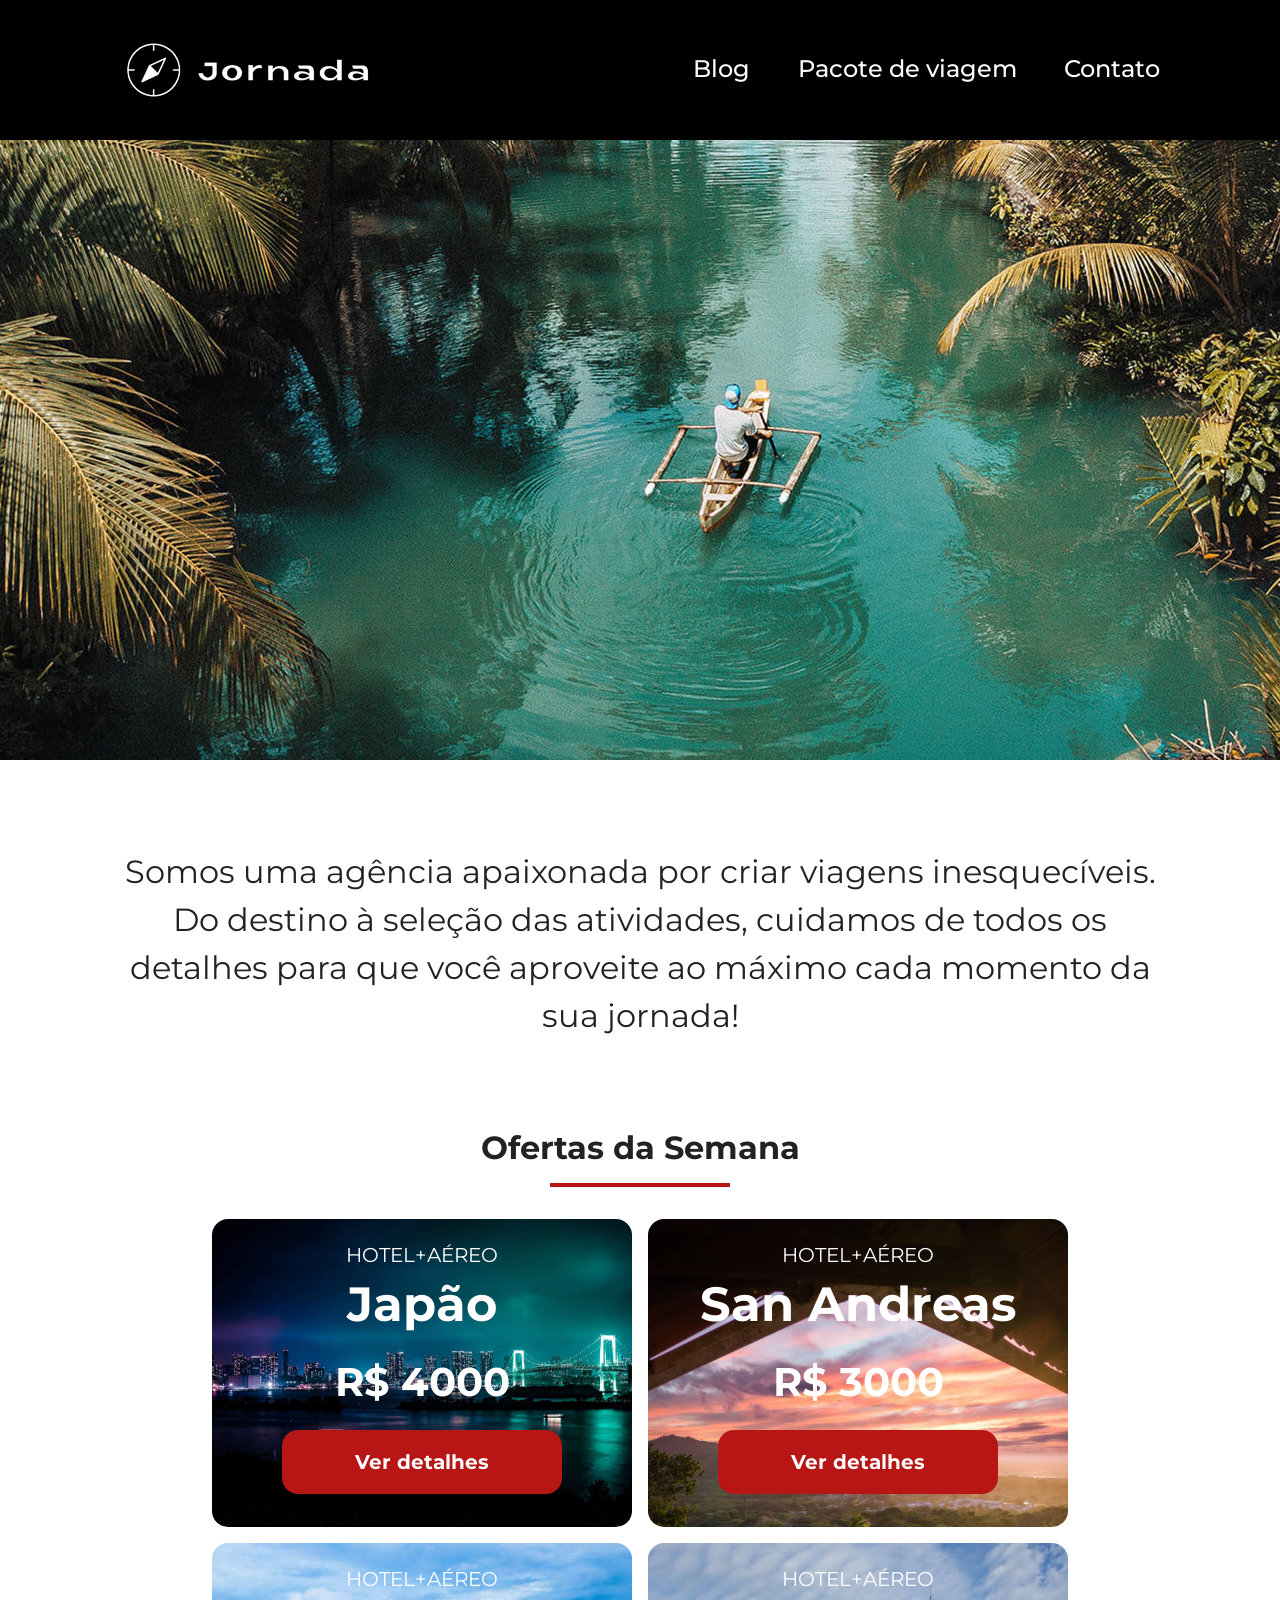
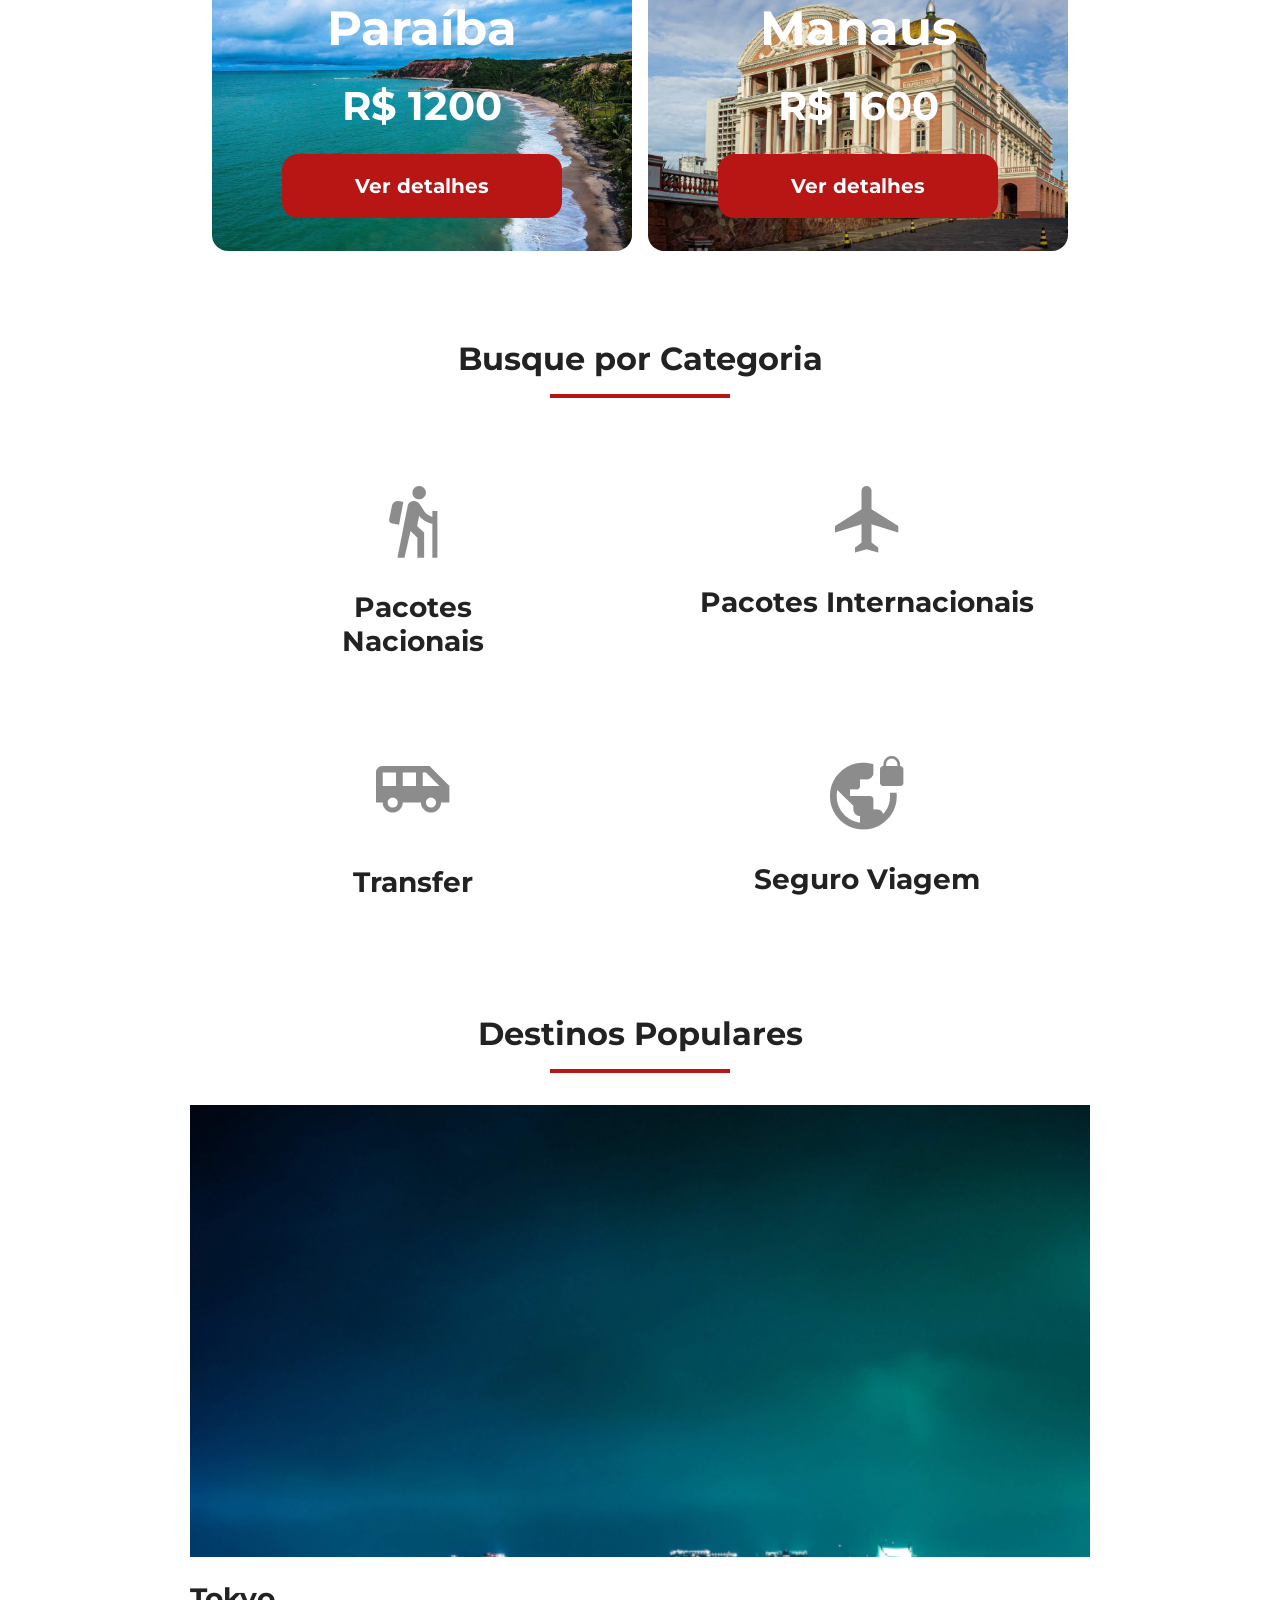
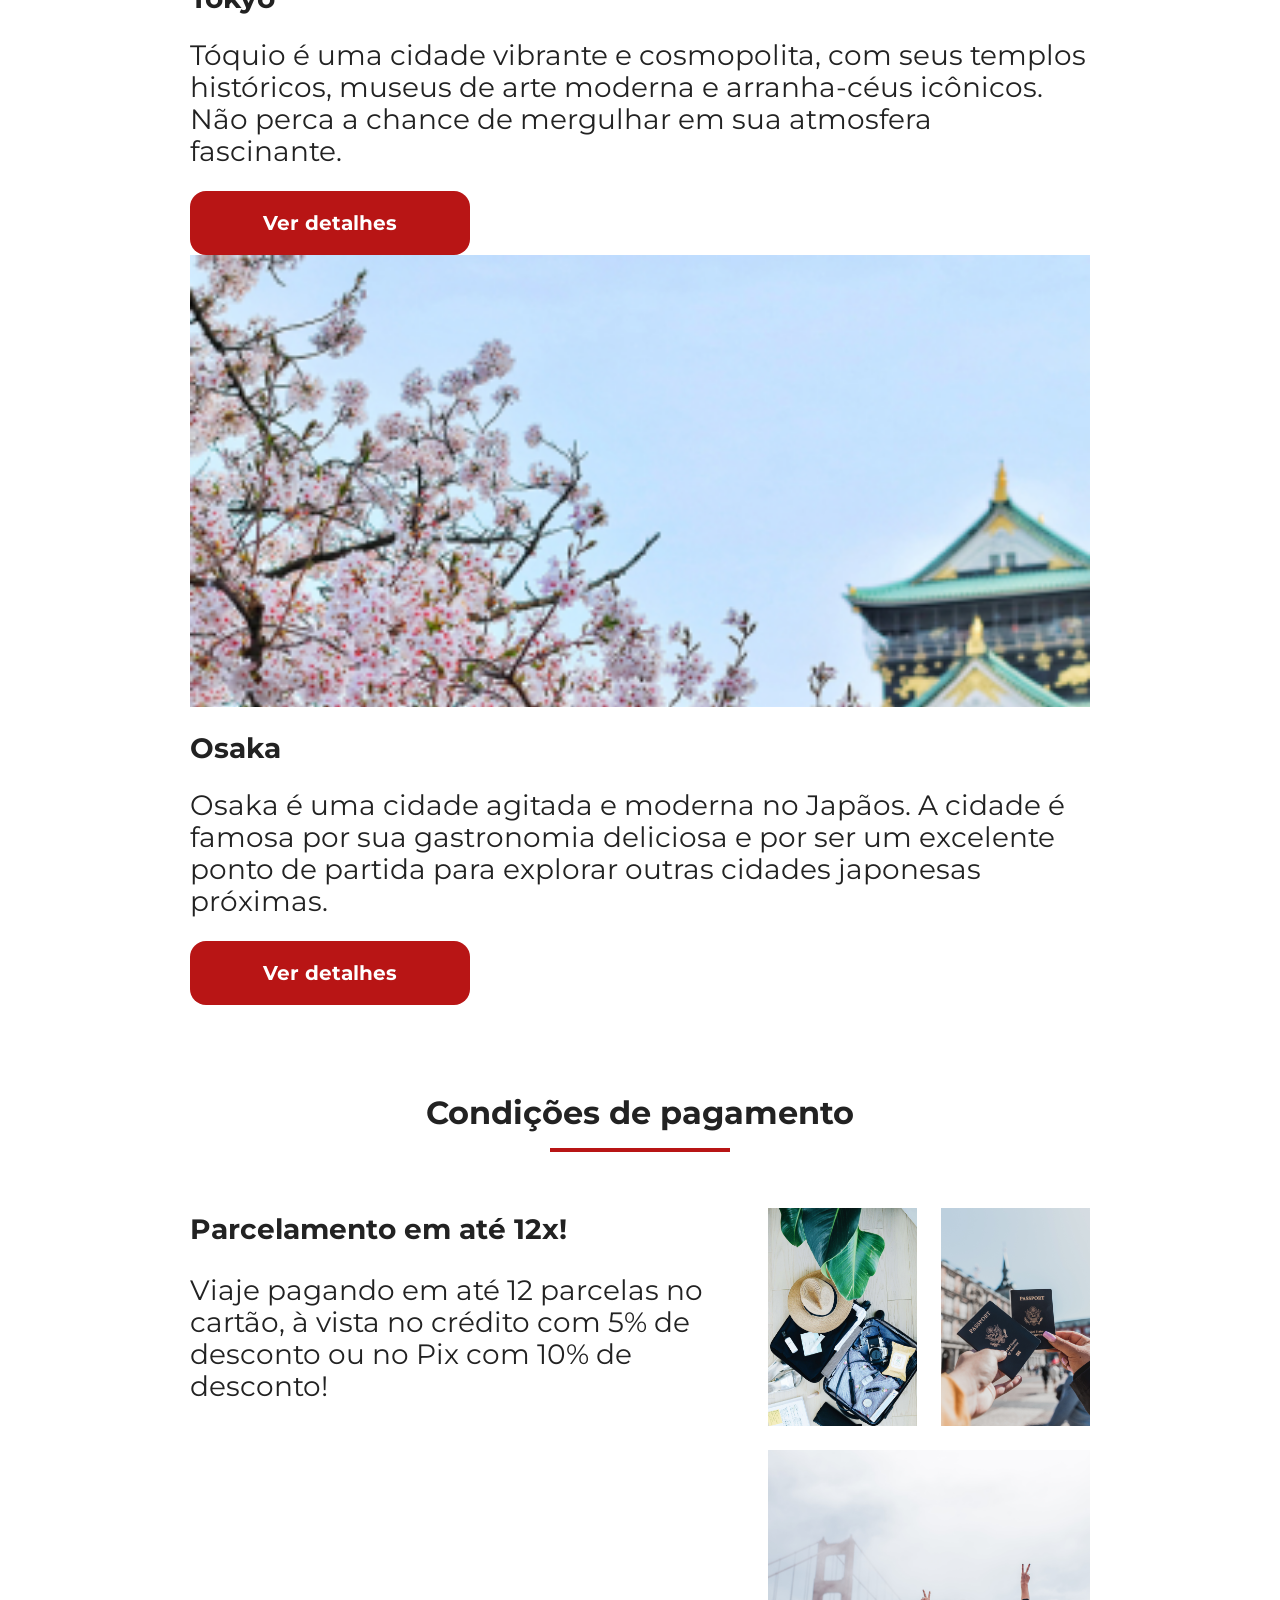
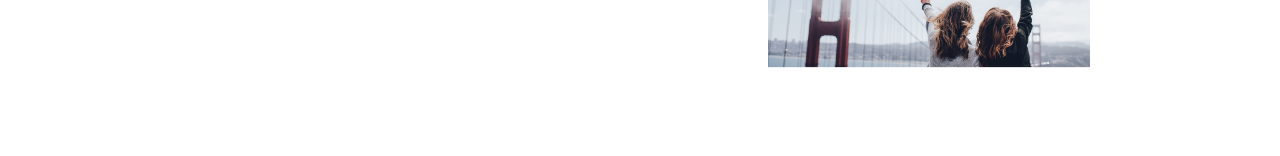
==== index.html @ 8b851d9e "terminadno a sessao de pagamentos" ====
<!doctype html>
<html lang="pt-br">
  <head>
    <meta charset="UTF-8" />
    <meta http-equiv="X-UA-Compatible" content="ie=edge" />
    <meta name="viewport" content="width=device-width, initial-scale=1.0" />
    <title>Jornada Viagens</title>
    <link rel="stylesheet" href="css/style.css" />
    <link rel="icon" href="favicon.png" type="image/x-icon" />
  </head>
  <body>
    <header class="main-header">
      <a class="logo" href="index.html" title="voltar para a página inicial">
        <img
          class="img-mobile"
          src="img/bussola-jornada-branca.png"
          alt="Bússola do logo Jornada Viagens na cor branco"
        />
        <img
          class="img-desktop"
          src="img/Logo-jornada-branca.png"
          alt="Logo Jornada Viagens na cor branca"
        />
      </a>
      <div class="navegation-menu">
        <label for="menu">
          <img src="img/menu.png" alt="Menu" />
        </label>
        <input type="checkbox" id="menu" hidden />
        <nav>
          <ul class="list-links">
            <li>
              <a href="html/blog.html" target="_blank" title="Acessar Blog"
                >Blog</a
              >
            </li>
            <li>
              <a
                href="html/pacotes.html"
                target="_blank"
                title="Acessar Pacotes de viagem"
                >Pacote de viagem</a
              >
            </li>
            <li>
              <a
                href="html/contato.html"
                target="_blank"
                title="Acessar Contato"
                >Contato</a
              >
            </li>
          </ul>
        </nav>
      </div>
    </header>
    <section class="hero">
      <div class="hero-img"></div>
      <h2>
        Somos uma agência apaixonada por criar viagens inesquecíveis. Do destino
        à seleção das atividades, cuidamos de todos os detalhes para que você
        aproveite ao máximo cada momento da sua jornada!
      </h2>
    </section>
    <section class="offers">
      <div class="section-title">
        <h2>Ofertas da Semana</h2>
        <hr />
      </div>
      <div class="offers-cards">
        <article class="card japao">
          <header>
            <p>HOTEL+AÉREO</p>
            <h3>
              Japão
              <span>R$ 4000</span>
            </h3>
          </header>
          <footer>
            <a href="#" class="button">Ver detalhes</a>
          </footer>
        </article>
        <article class="card san-andres">
          <header>
            <p>HOTEL+AÉREO</p>
            <h3>
              San Andreas
              <span>R$ 3000</span>
            </h3>
          </header>
          <footer>
            <a href="#" class="button">Ver detalhes</a>
          </footer>
        </article>
        <article class="card paraiba">
          <header>
            <p>HOTEL+AÉREO</p>
            <h3>
              Paraíba
              <span>R$ 1200</span>
            </h3>
          </header>
          <footer>
            <a href="#" class="button">Ver detalhes</a>
          </footer>
        </article>
        <article class="card manaus">
          <header>
            <p>HOTEL+AÉREO</p>
            <h3>
              Manaus
              <span>R$ 1600</span>
            </h3>
          </header>
          <footer>
            <a href="#" class="button">Ver detalhes</a>
          </footer>
        </article>
      </div>
    </section>
    <section class="categories">
      <div class="section-title">
        <h2>Busque por Categoria</h2>
        <hr />
      </div>
      <div class="section-categories">
        <div class="card-categories">
          <a
            href="#"
            class="card"
            target="_blank"
            title="Busque pela categoria Pacotes Nacionais"
          >
            <img
              src="img/icon-p-nacional.png"
              alt="ícone cinza representa uma pessoa fazendo tracking"
            />
            <h3 class="content-title">
              Pacotes <br />
              Nacionais
            </h3>
          </a>
          <a
            href="#"
            class="card"
            target="_blank"
            title="Busque pela categoria Pacotes Internacionais"
          >
            <img
              src="img/icon-p-internacional.png"
              alt="ícone cinza representando um avião"
            />
            <h3 class="content-title">Pacotes Internacionais</h3>
          </a>
          <a
            href="#"
            class="card single-line transfer"
            target="_blank"
            title="Busque pela categoria Transfer"
          >
            <img
              src="img/icon-transfer.png"
              alt="ícone cinza representanod um ônibus"
            />
            <h3 class="content-title">Transfer</h3>
          </a>
          <a
            href="#"
            class="card single-line"
            target="_blank"
            title="Busque pela categoria Seguro Viagem"
          >
            <img
              src="img/icon-seg-viagem.png"
              alt="ícone cinza represntando o planeta terra com um cadeado"
            />
            <h3 class="content-title">Seguro Viagem</h3>
          </a>
        </div>
      </div>
    </section>
    <section class="destinations">
      <div class="section-title">
        <h2>Destinos Populares</h2>
        <hr />
      </div>
      <div class="destination-itens">
        <article class="item">
          <header>
            <div class="img-item tokyo"></div>
            <h4 class="content-title">Tokyo</h4>
          </header>
          <p class="content-text">
            Tóquio é uma cidade vibrante e cosmopolita, com seus templos
            históricos, museus de arte moderna e arranha-céus icônicos. Não
            perca a chance de mergulhar em sua atmosfera fascinante.
          </p>
          <footer>
            <a
              href="#"
              target="_blank"
              class="button"
              title="Veja mais detalhes do destino "
              >Ver detalhes</a
            >
          </footer>
        </article>
        <article class="item">
          <header>
            <div class="img-item osaka"></div>
            <h4 class="content-title">Osaka</h4>
          </header>
          <p class="content-text">
            Osaka é uma cidade agitada e moderna no Japãos. A cidade é famosa
            por sua gastronomia deliciosa e por ser um excelente ponto de
            partida para explorar outras cidades japonesas próximas.
          </p>
          <footer>
            <a href="#" target="_blank" class="button">Ver detalhes</a>
          </footer>
        </article>
      </div>
    </section>
    <section class="payments">
      <div class="section-title">
        <h2>Condições de pagamento</h2>
        <hr />
      </div>
      <div class="content-container">
        <div class="text-content">
          <h3 class="content-title">Parcelamento em até 12x!</h3>
          <p class="content-text">
            Viaje pagando em até 12 parcelas no cartão, à vista no crédito com
            5% de desconto ou no Pix com 10% de desconto!
          </p>
        </div>
        <div class="image-gallery">
          <div class="image first"></div>
          <div class="image second"></div>
          <div class="image thirdy colspan-2"></div>
        </div>
      </div>
    </section>
  </body>
</html>
---- css/style.css ----
@import url(global.css);
@import url(header.css);
@import url(hero.css);
@import url(offers.css);
@import url(categories.css);
@import url(destinations.css);
@import url(payments.css);
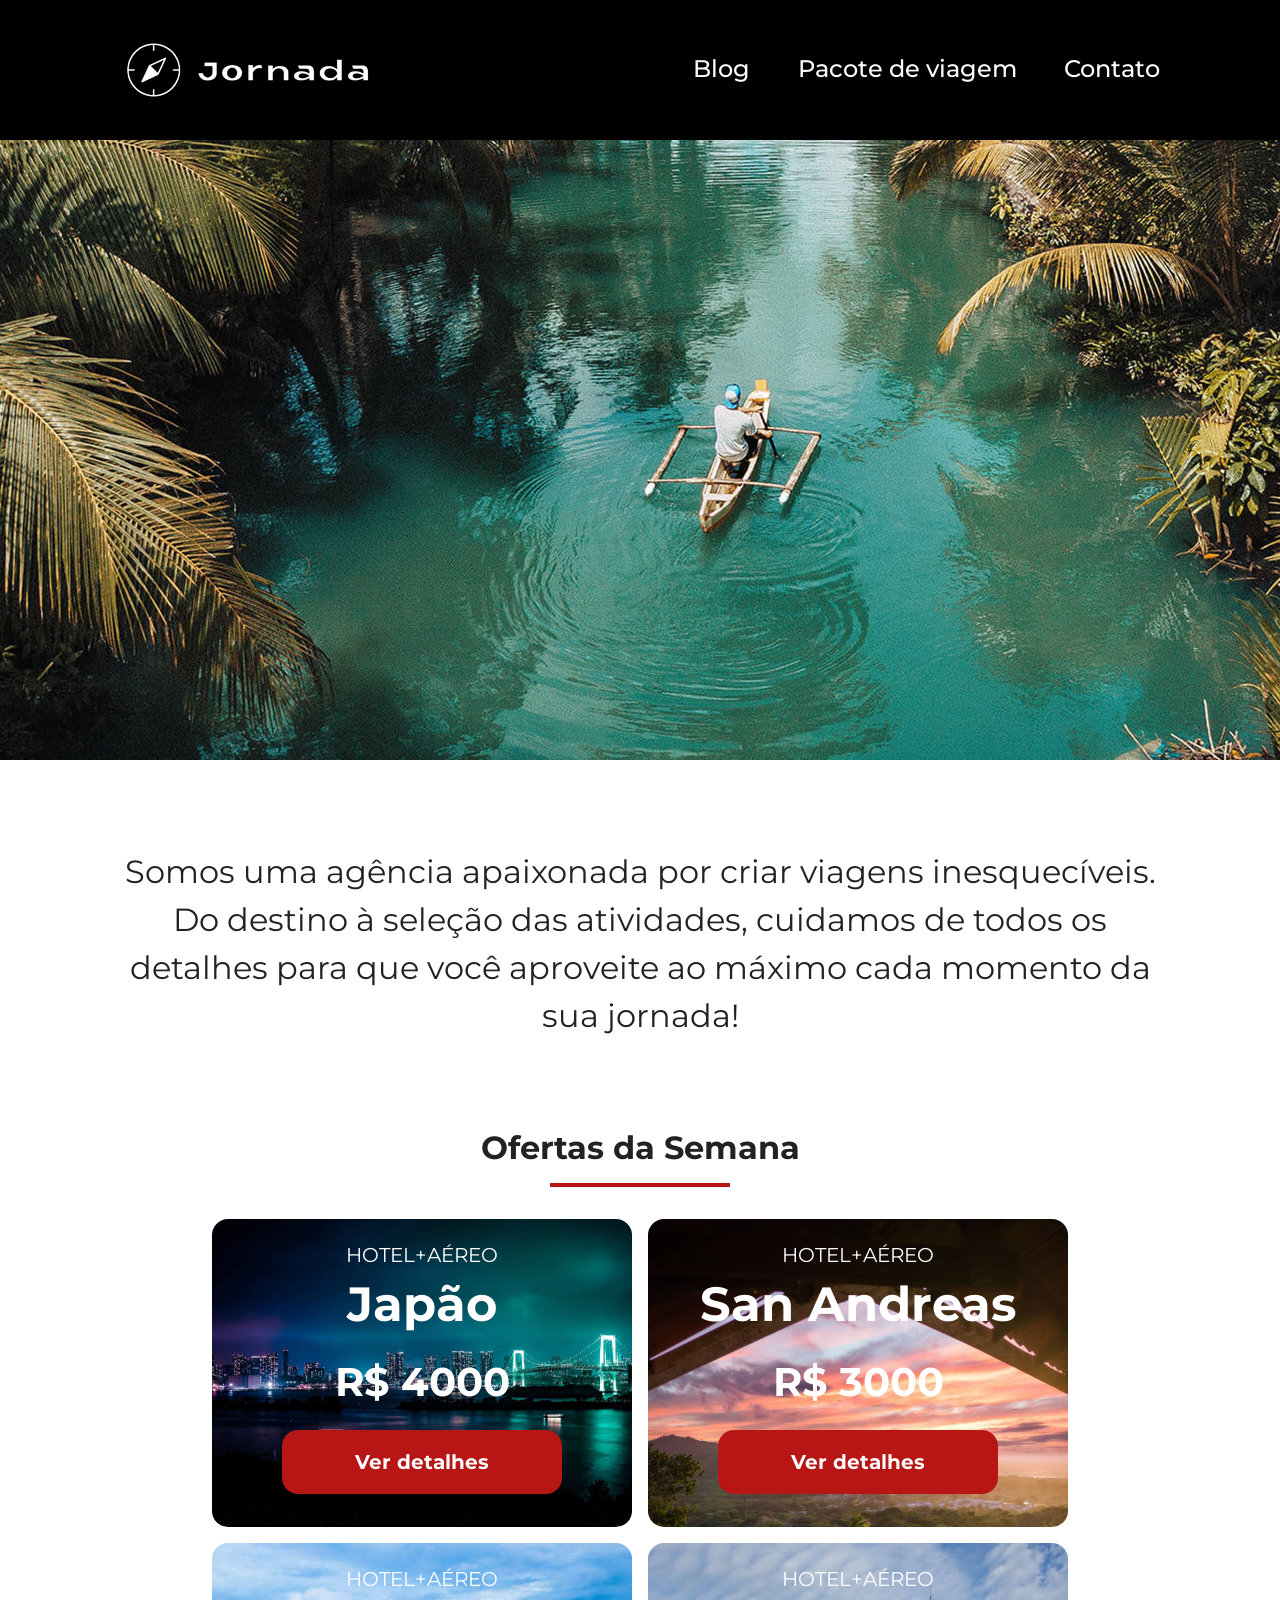
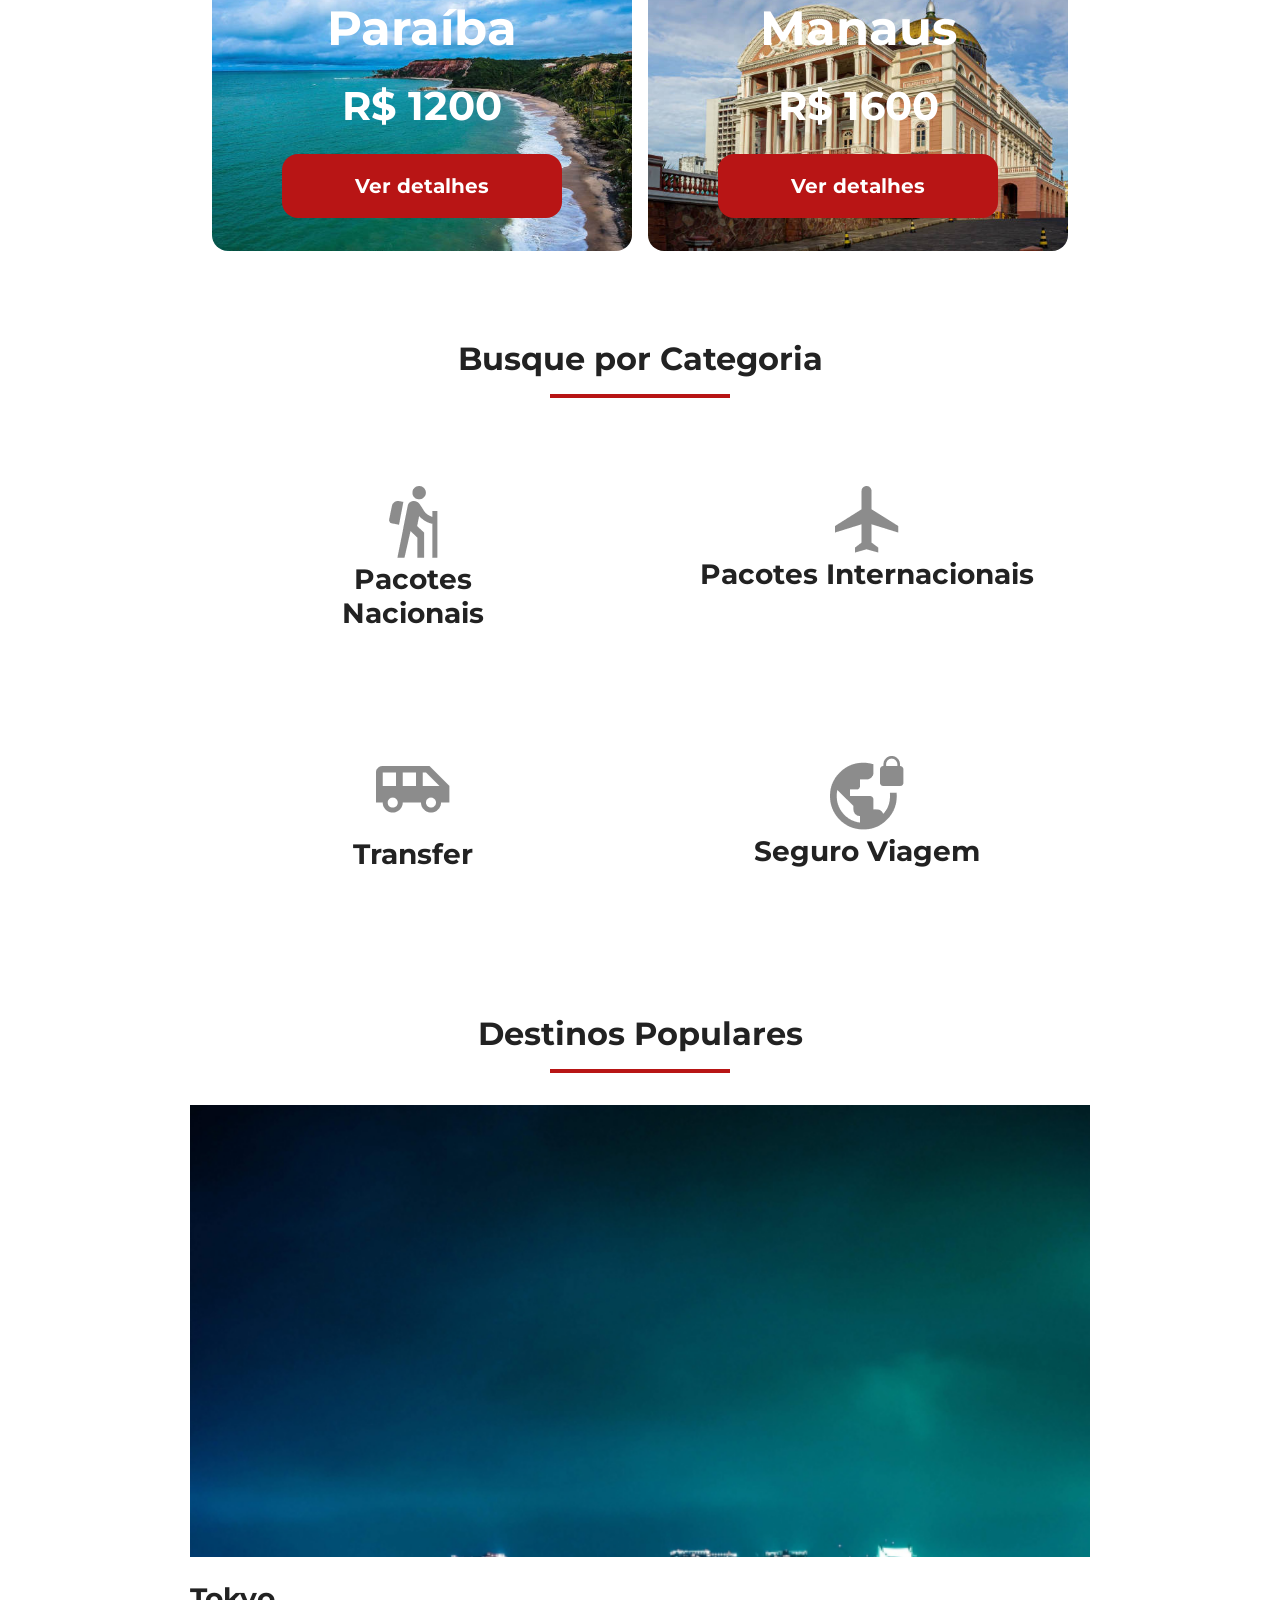
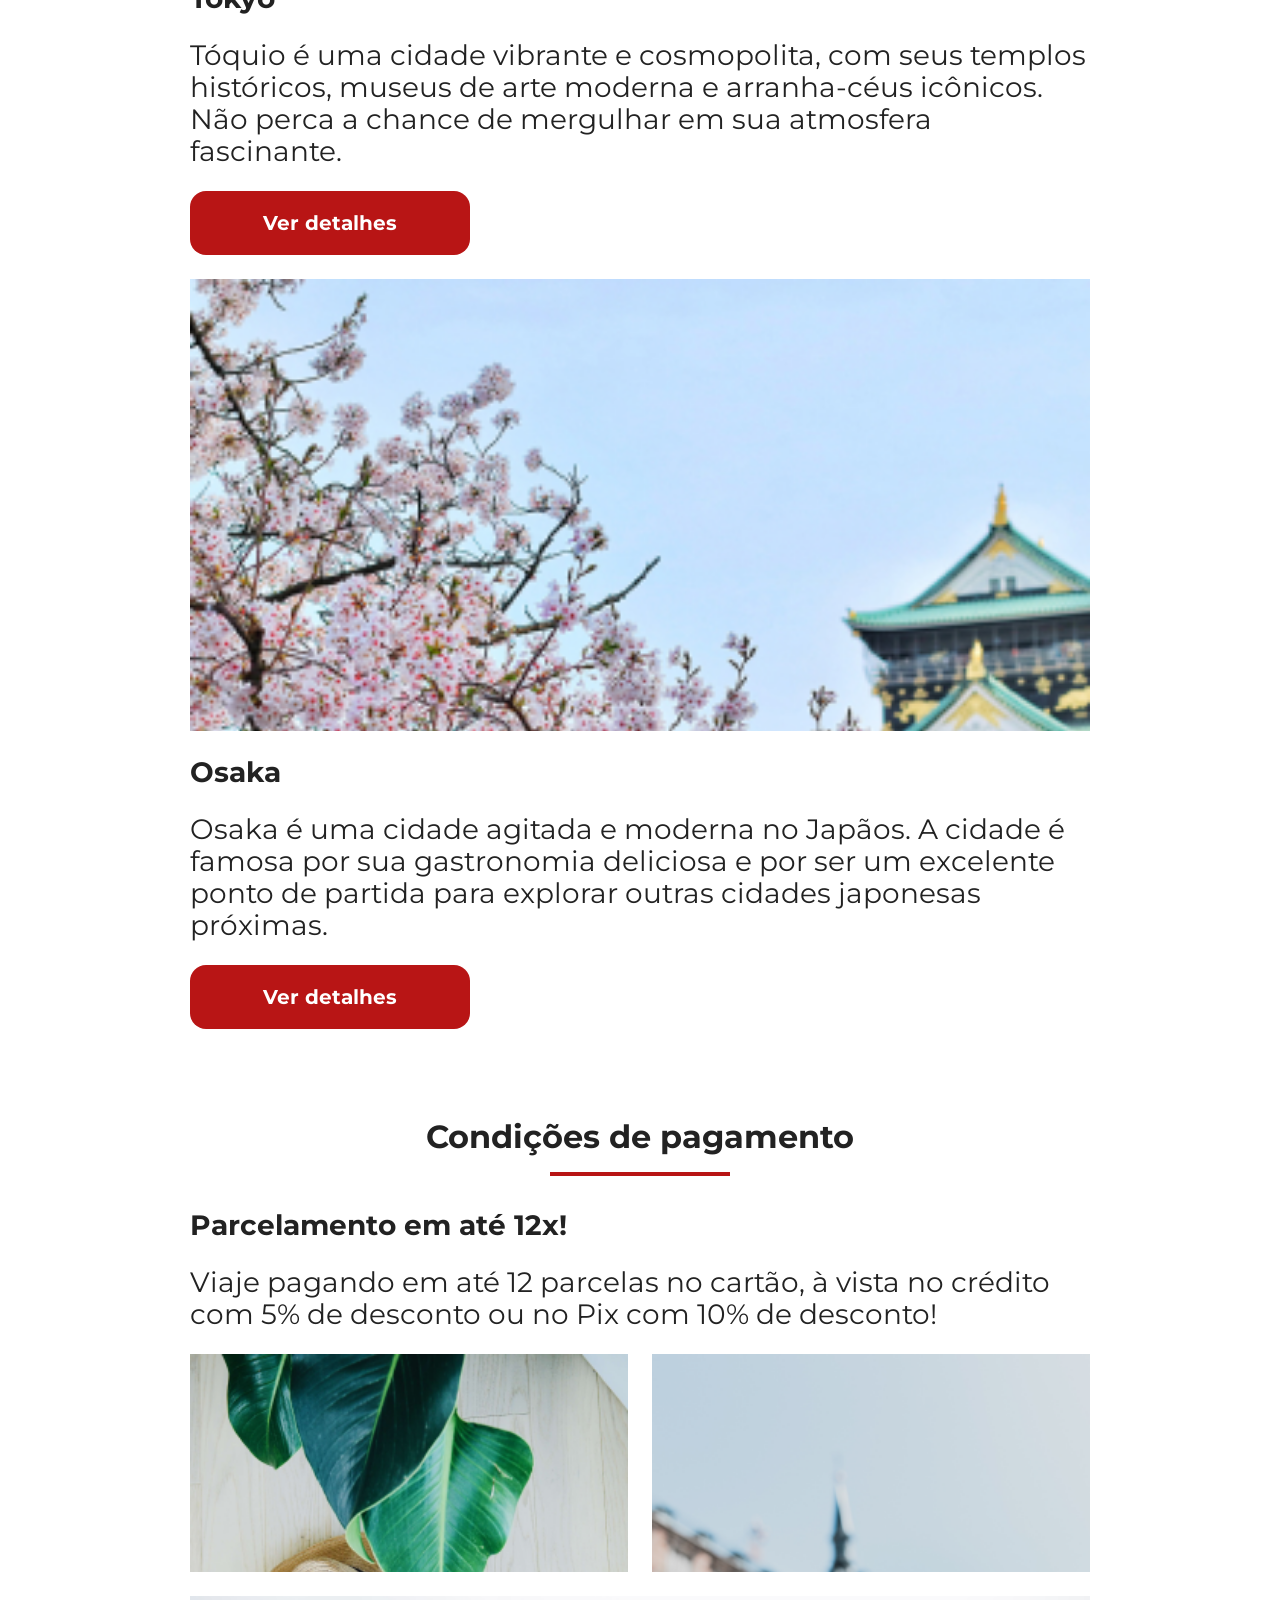
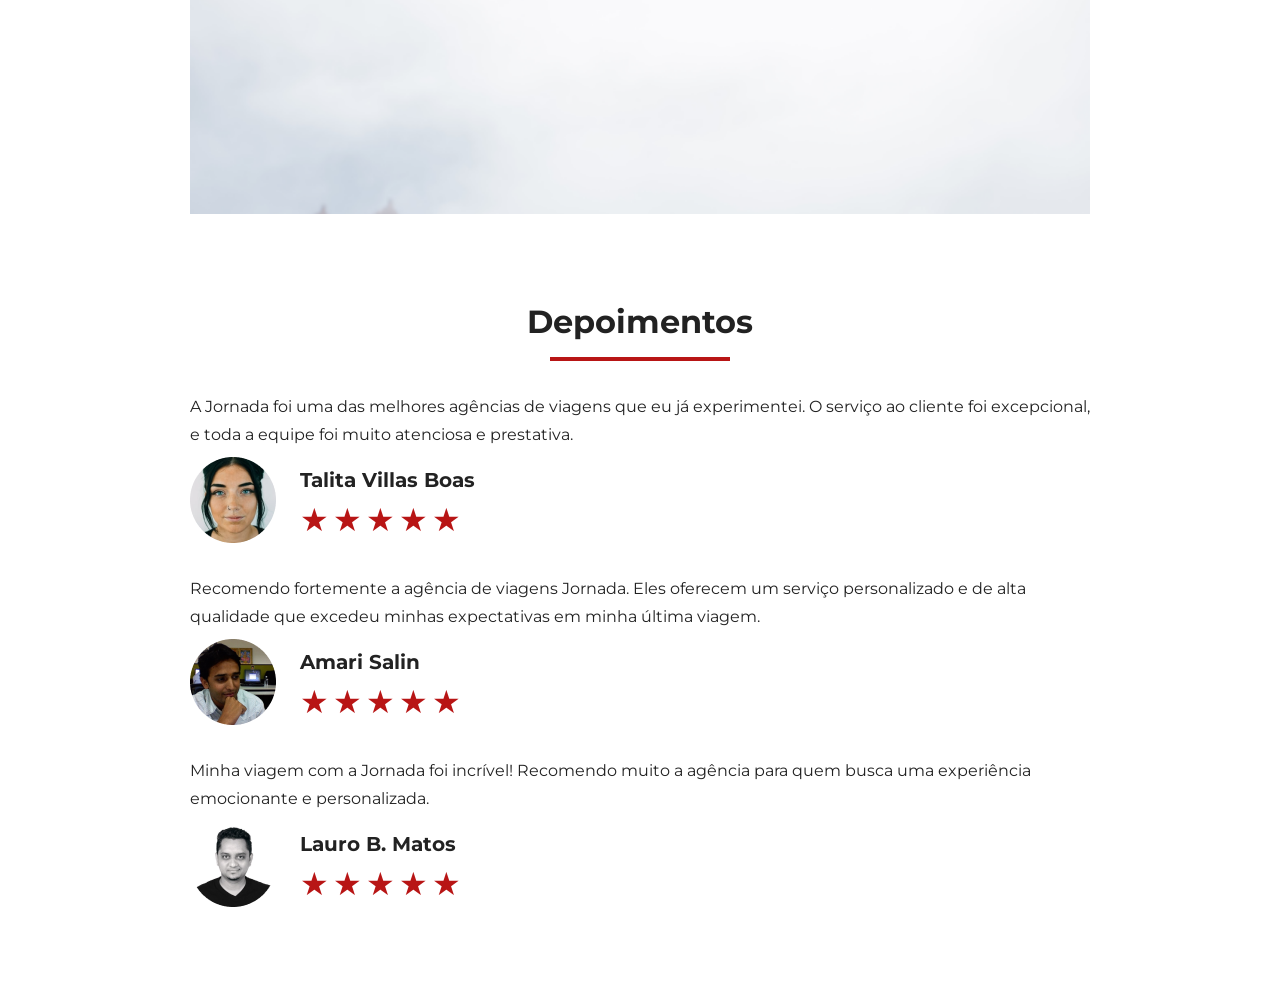
==== commit cbb20855: "finaliza estilos do mobile" ====
--- a/index.html
+++ b/index.html
@@ -184,7 +184,7 @@
         <h2>Destinos Populares</h2>
         <hr />
       </div>
-      <div class="destination-itens">
+      <div class="destination-items">
         <article class="item">
           <header>
             <div class="img-item tokyo"></div>
@@ -241,5 +241,87 @@
         </div>
       </div>
     </section>
+    <section class="testimonial">
+      <div class="section-title">
+        <h2>Depoimentos</h2>
+        <hr />
+      </div>
+      <div class="testimonial-container">
+        <article>
+          <header>
+            <p>
+              A Jornada foi uma das melhores agências de viagens que eu já
+              experimentei. O serviço ao cliente foi excepcional, e toda a
+              equipe foi muito atenciosa e prestativa.
+            </p>
+          </header>
+          <footer>
+            <img
+              src="img/av-talita.png"
+              alt="imagem de perfil da cliente Talita Villas Boas"
+            />
+            <div class="profile-content">
+              <h4>Talita Villas Boas</h4>
+              <div class="rating">
+                <span class="star">&#9733;</span>
+                <span class="star">&#9733;</span>
+                <span class="star">&#9733;</span>
+                <span class="star">&#9733;</span>
+                <span class="star">&#9733;</span>
+              </div>
+            </div>
+          </footer>
+        </article>
+        <article>
+          <header>
+            <p>
+              Recomendo fortemente a agência de viagens Jornada. Eles oferecem
+              um serviço personalizado e de alta qualidade que excedeu minhas
+              expectativas em minha última viagem.
+            </p>
+          </header>
+          <footer>
+            <img
+              src="img/av-amari.png"
+              alt="imagem de perfil da cliente Amari Salin"
+            />
+            <div class="profile-content">
+              <h4>Amari Salin</h4>
+              <div class="rating">
+                <span class="star">&#9733;</span>
+                <span class="star">&#9733;</span>
+                <span class="star">&#9733;</span>
+                <span class="star">&#9733;</span>
+                <span class="star">&#9733;</span>
+              </div>
+            </div>
+          </footer>
+        </article>
+        <article>
+          <header>
+            <p>
+              Minha viagem com a Jornada foi incrível! Recomendo muito a agência
+              para quem busca uma experiência emocionante e personalizada.
+            </p>
+          </header>
+          <footer>
+            <img
+              src="img/av-lauro.png"
+              alt="imagem de perfil da cliente Lauro B. Matos"
+            />
+            <div class="profile-content">
+              <h4>Lauro B. Matos</h4>
+              <div class="rating">
+                <span class="star">&#9733;</span>
+                <span class="star">&#9733;</span>
+                <span class="star">&#9733;</span>
+                <span class="star">&#9733;</span>
+                <span class="star">&#9733;</span>
+              </div>
+            </div>
+          </footer>
+        </article>
+      </div>
+    </section>
   </body>
 </html>
--- a/css/style.css
+++ b/css/style.css
@@ -4,4 +4,5 @@
 @import url(offers.css);
 @import url(categories.css);
 @import url(destinations.css);
-@import url(payments.css);+@import url(payments.css);
+@import url(testimonials.css);
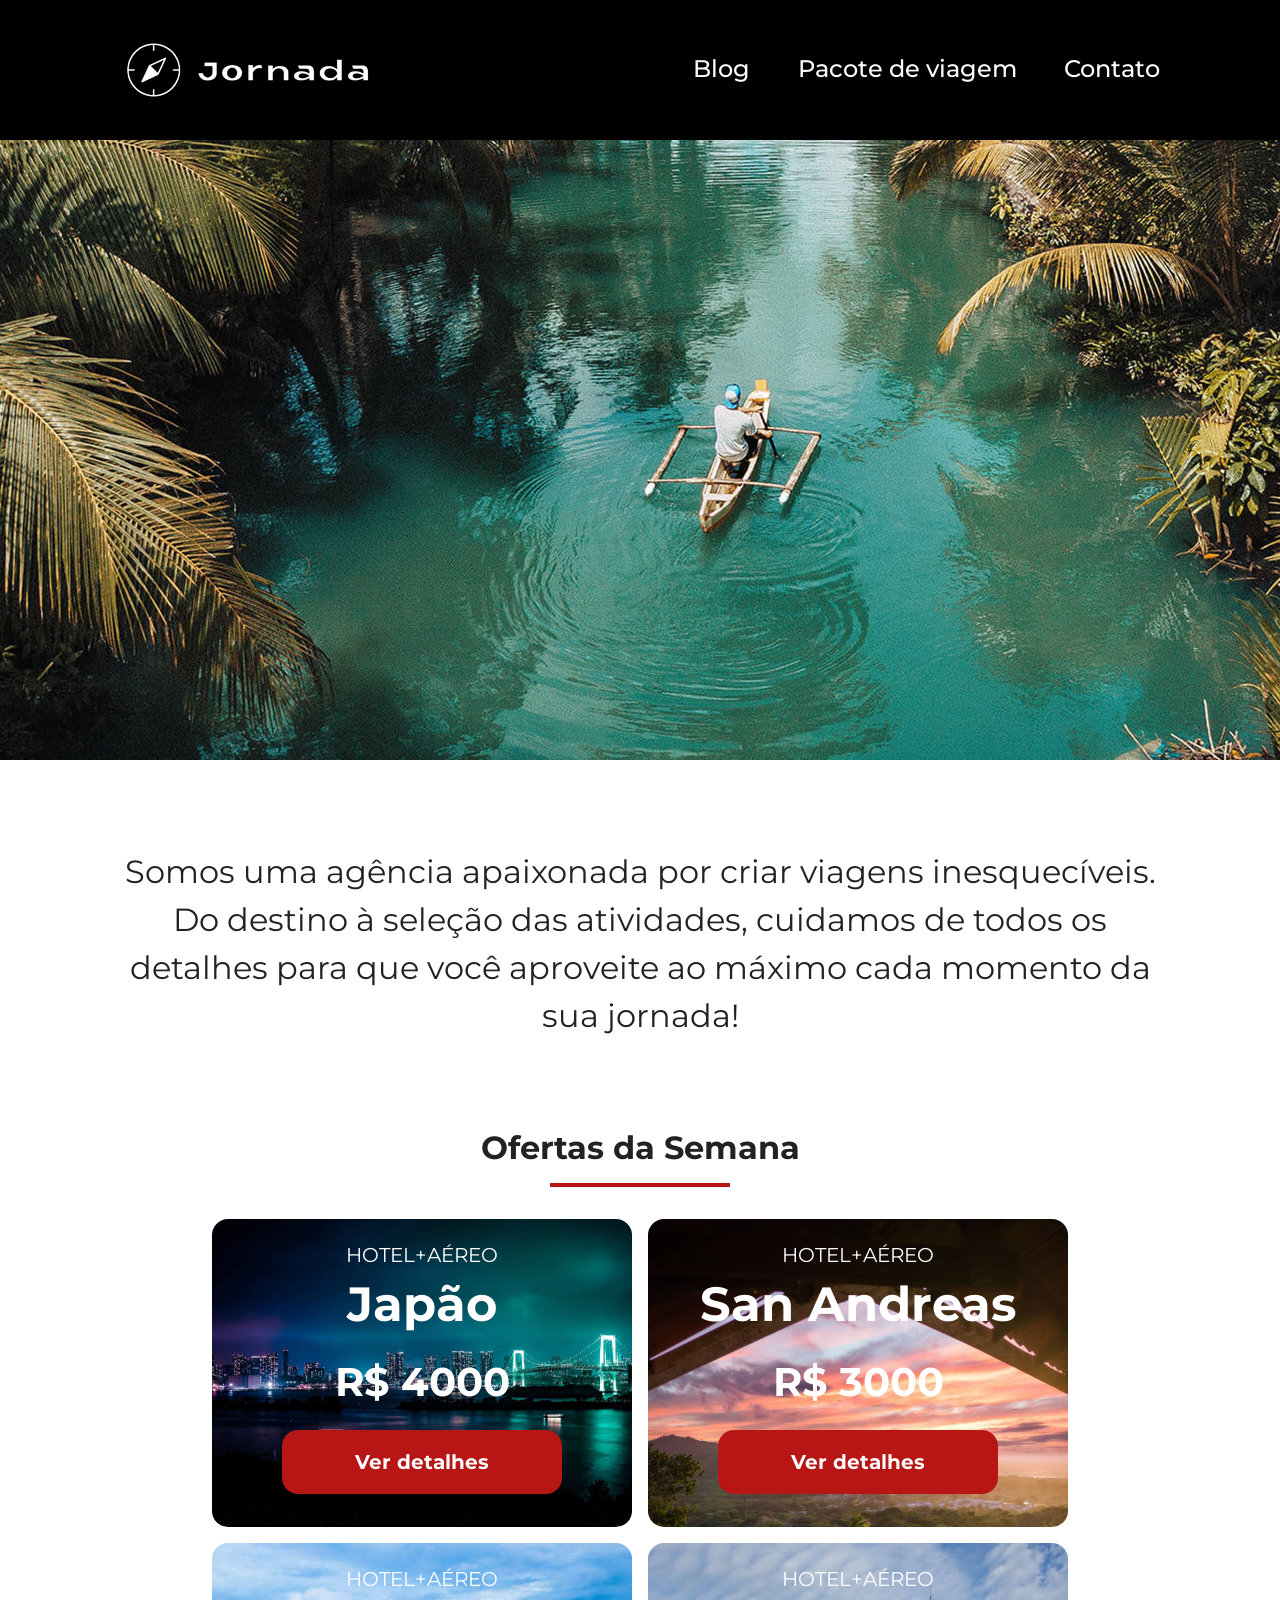
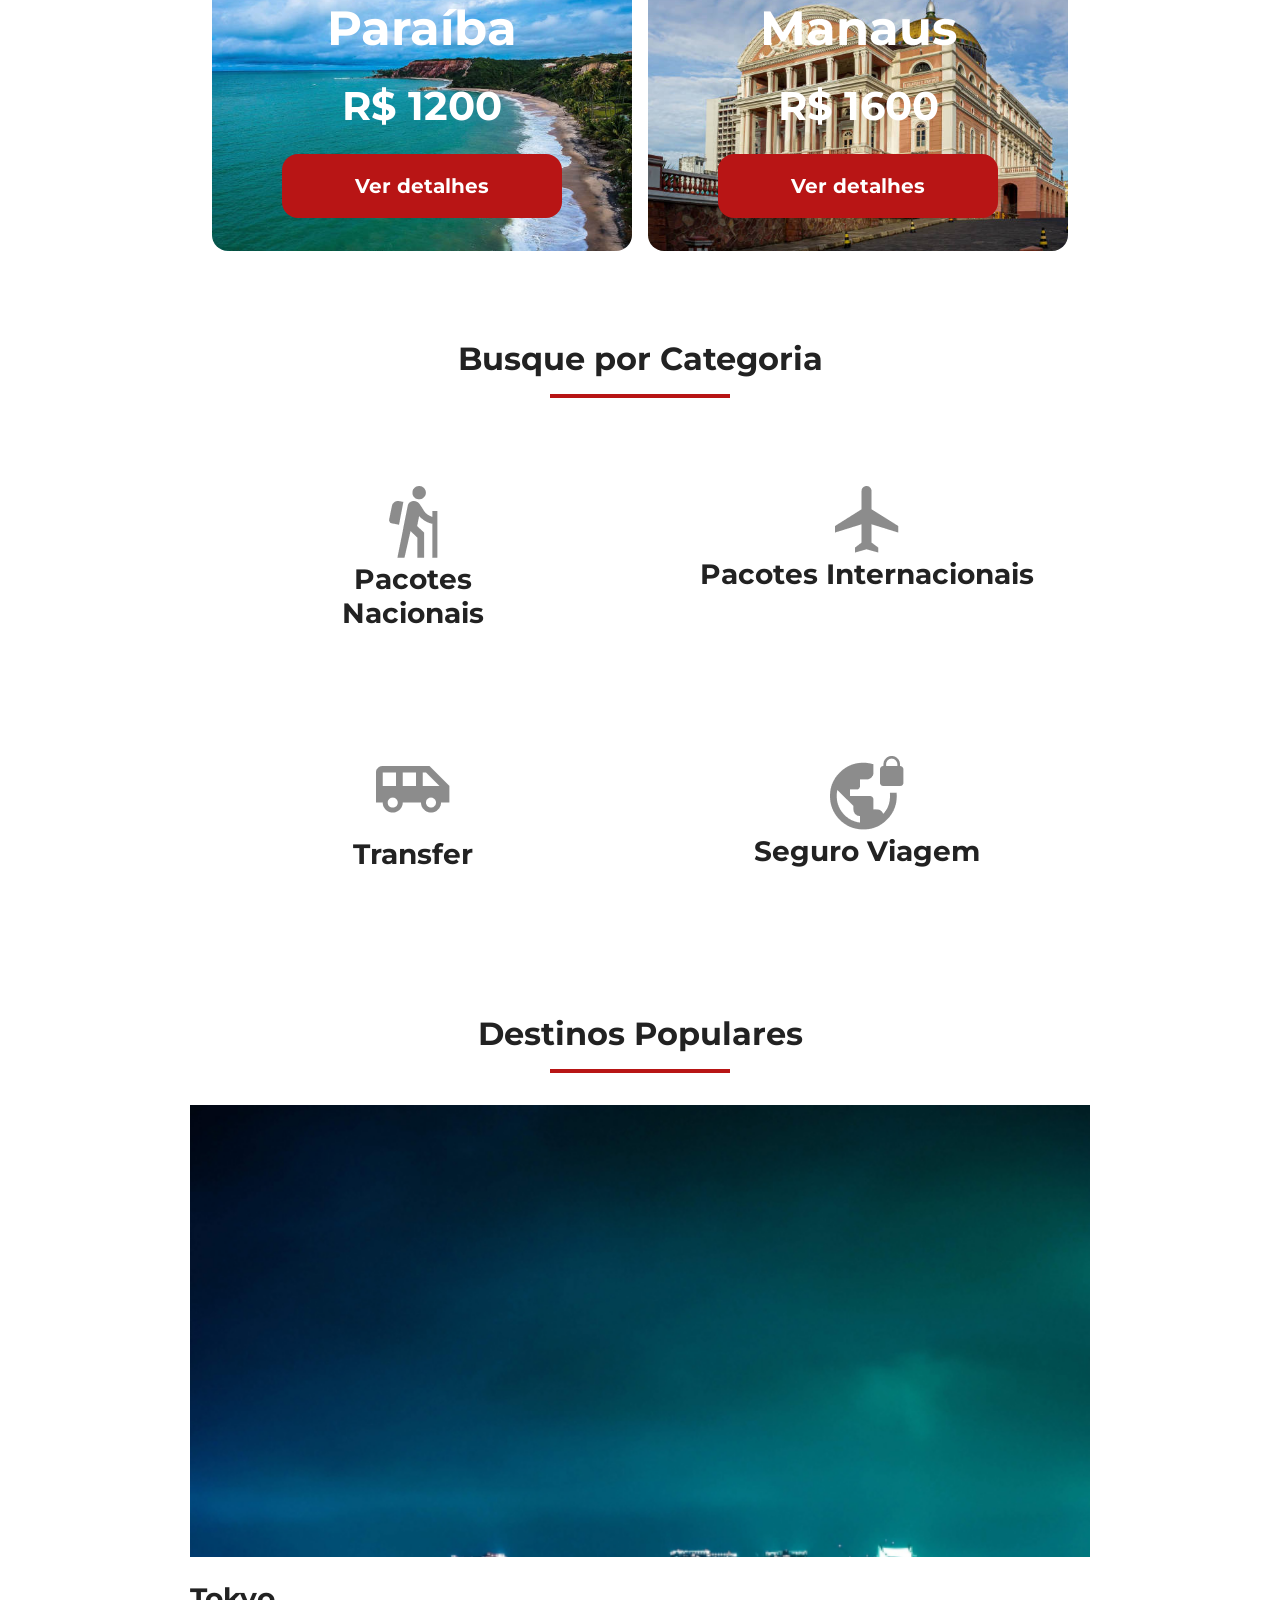
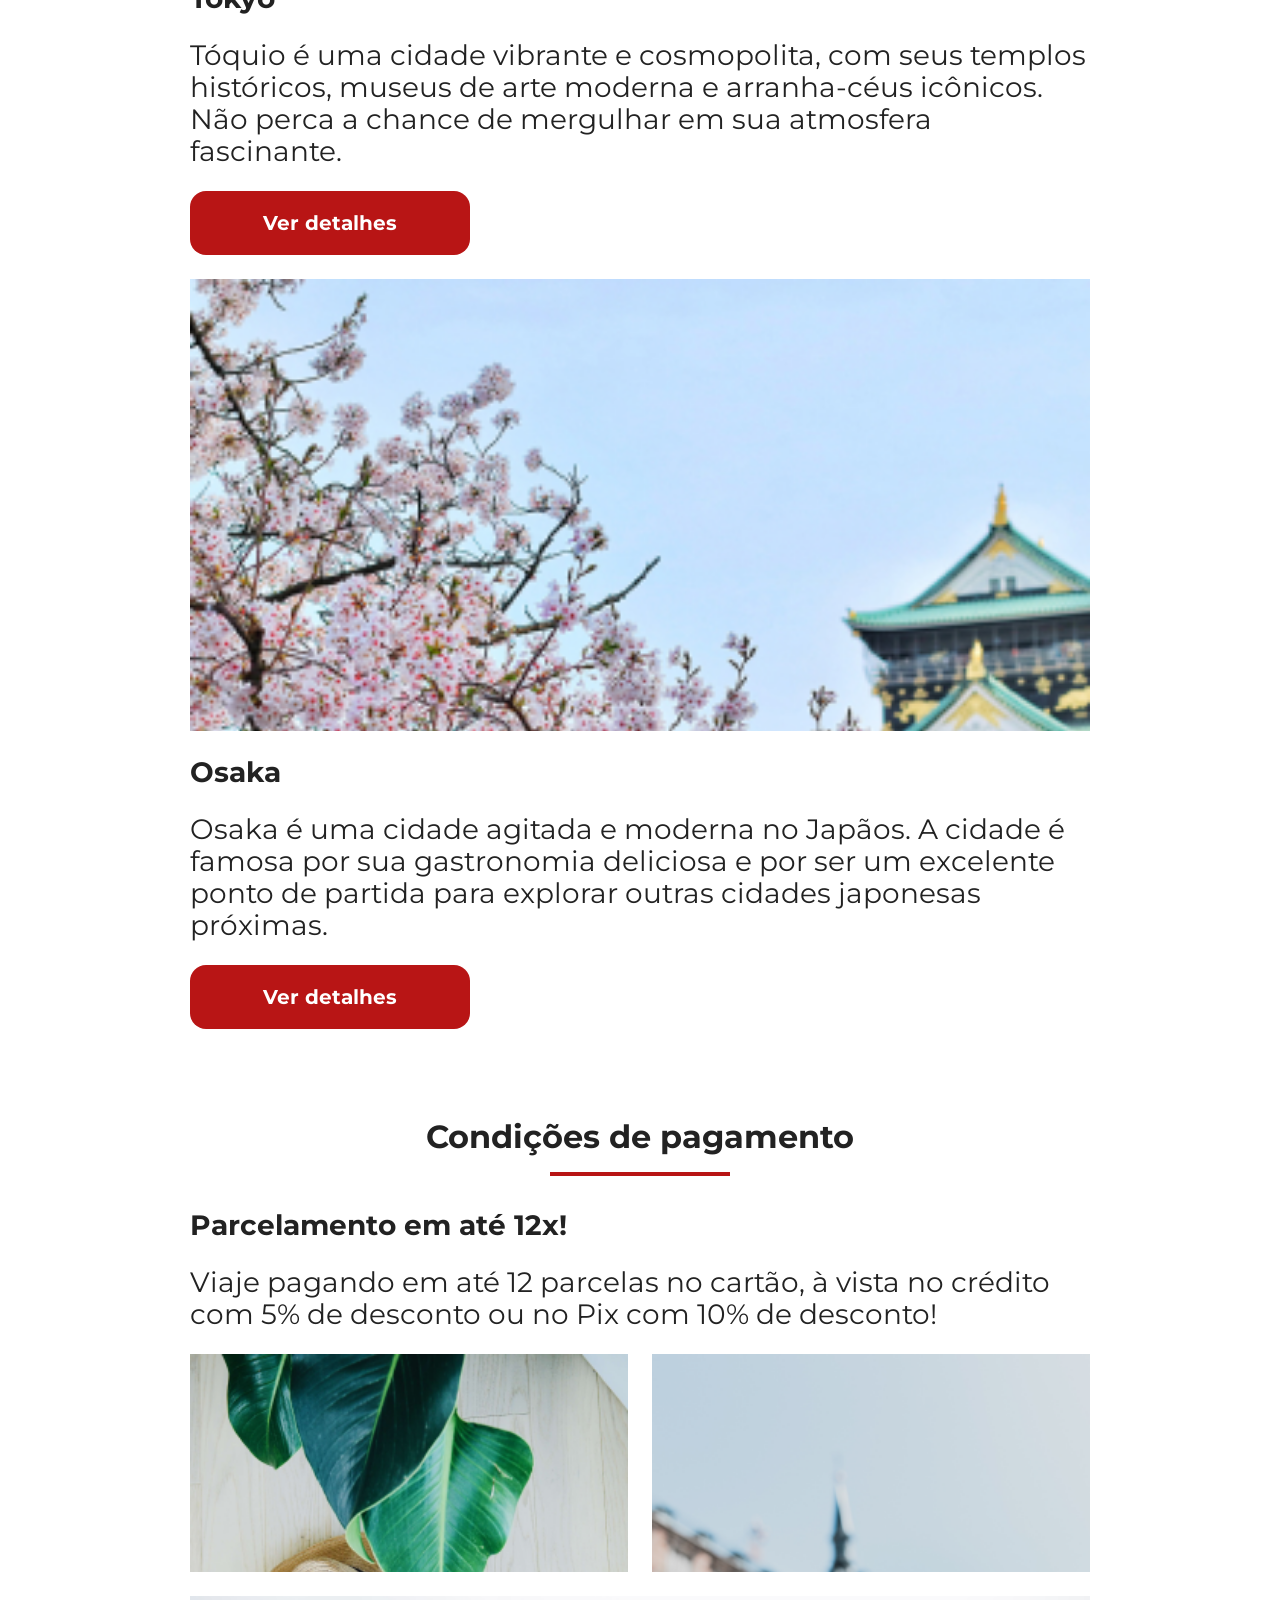
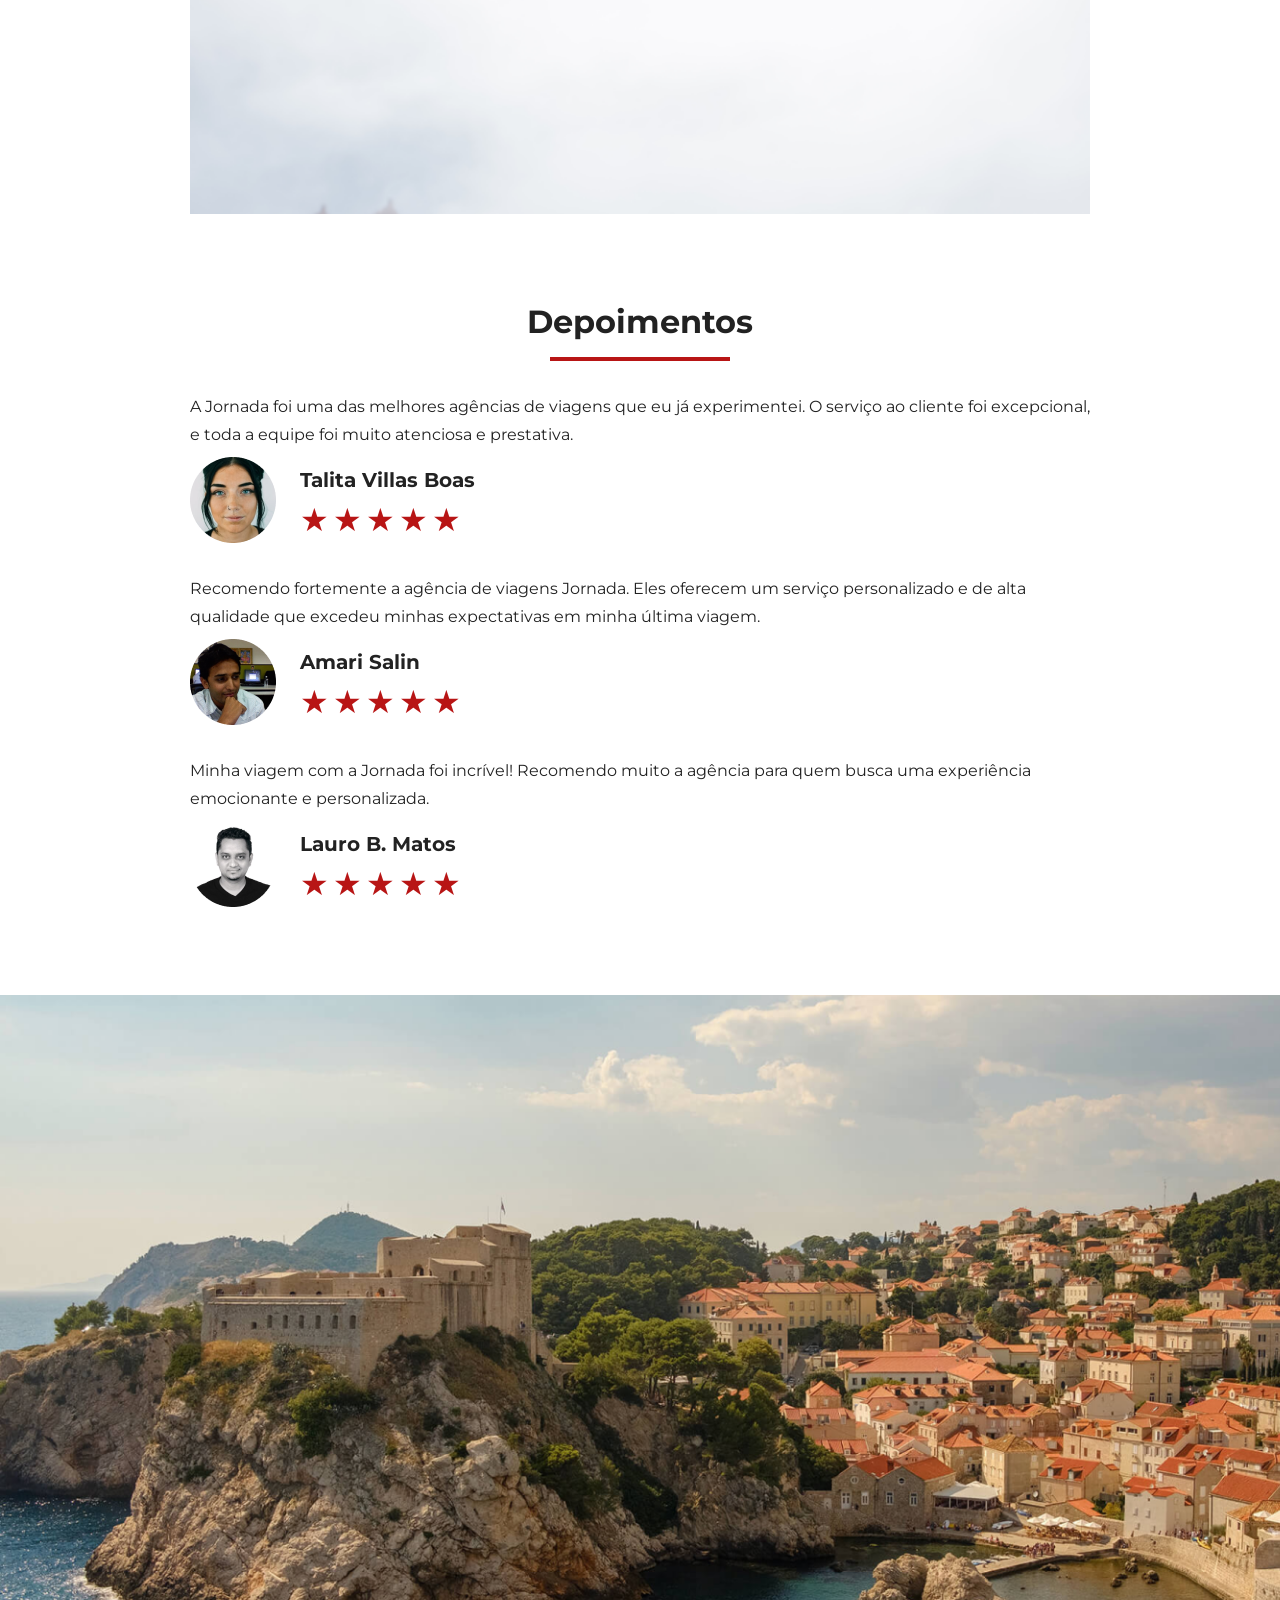
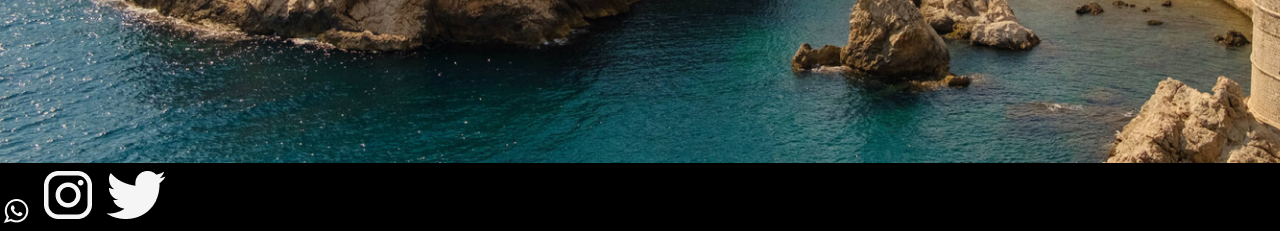
==== commit 03c0a2ec: "terminando de baixar as imagens e ajustando o código do banner no footer" ====
--- a/index.html
+++ b/index.html
@@ -323,5 +323,30 @@
         </article>
       </div>
     </section>
+    <section class="banner">
+      <div class="img-banner"></div>
+    </section>
+    <footer class="footer">
+      <div class="footer-container">
+        <div class="text-container"></div>
+        <div class="footer-redes">
+          <img
+            src="img/logo-whatsapp-footer.png"
+            alt="Logo do whatsapp da cor branca"
+            class="footer-img"
+          />
+          <img
+            src="img/logo-instagram-footer.png"
+            alt="Logo do instagram da cor branca"
+            class="footer-img"
+          />
+          <img
+            src="img/logo-twitter-footer.png"
+            alt="Logo do twitter da cor branca"
+            class="footer-img"
+          />
+        </div>
+      </div>
+    </footer>
   </body>
 </html>
--- a/css/style.css
+++ b/css/style.css
@@ -5,4 +5,6 @@
 @import url(categories.css);
 @import url(destinations.css);
 @import url(payments.css);
-@import url(testimonials.css);+@import url(testimonials.css);
+@import url(banner.css);
+@import url(footer.css);
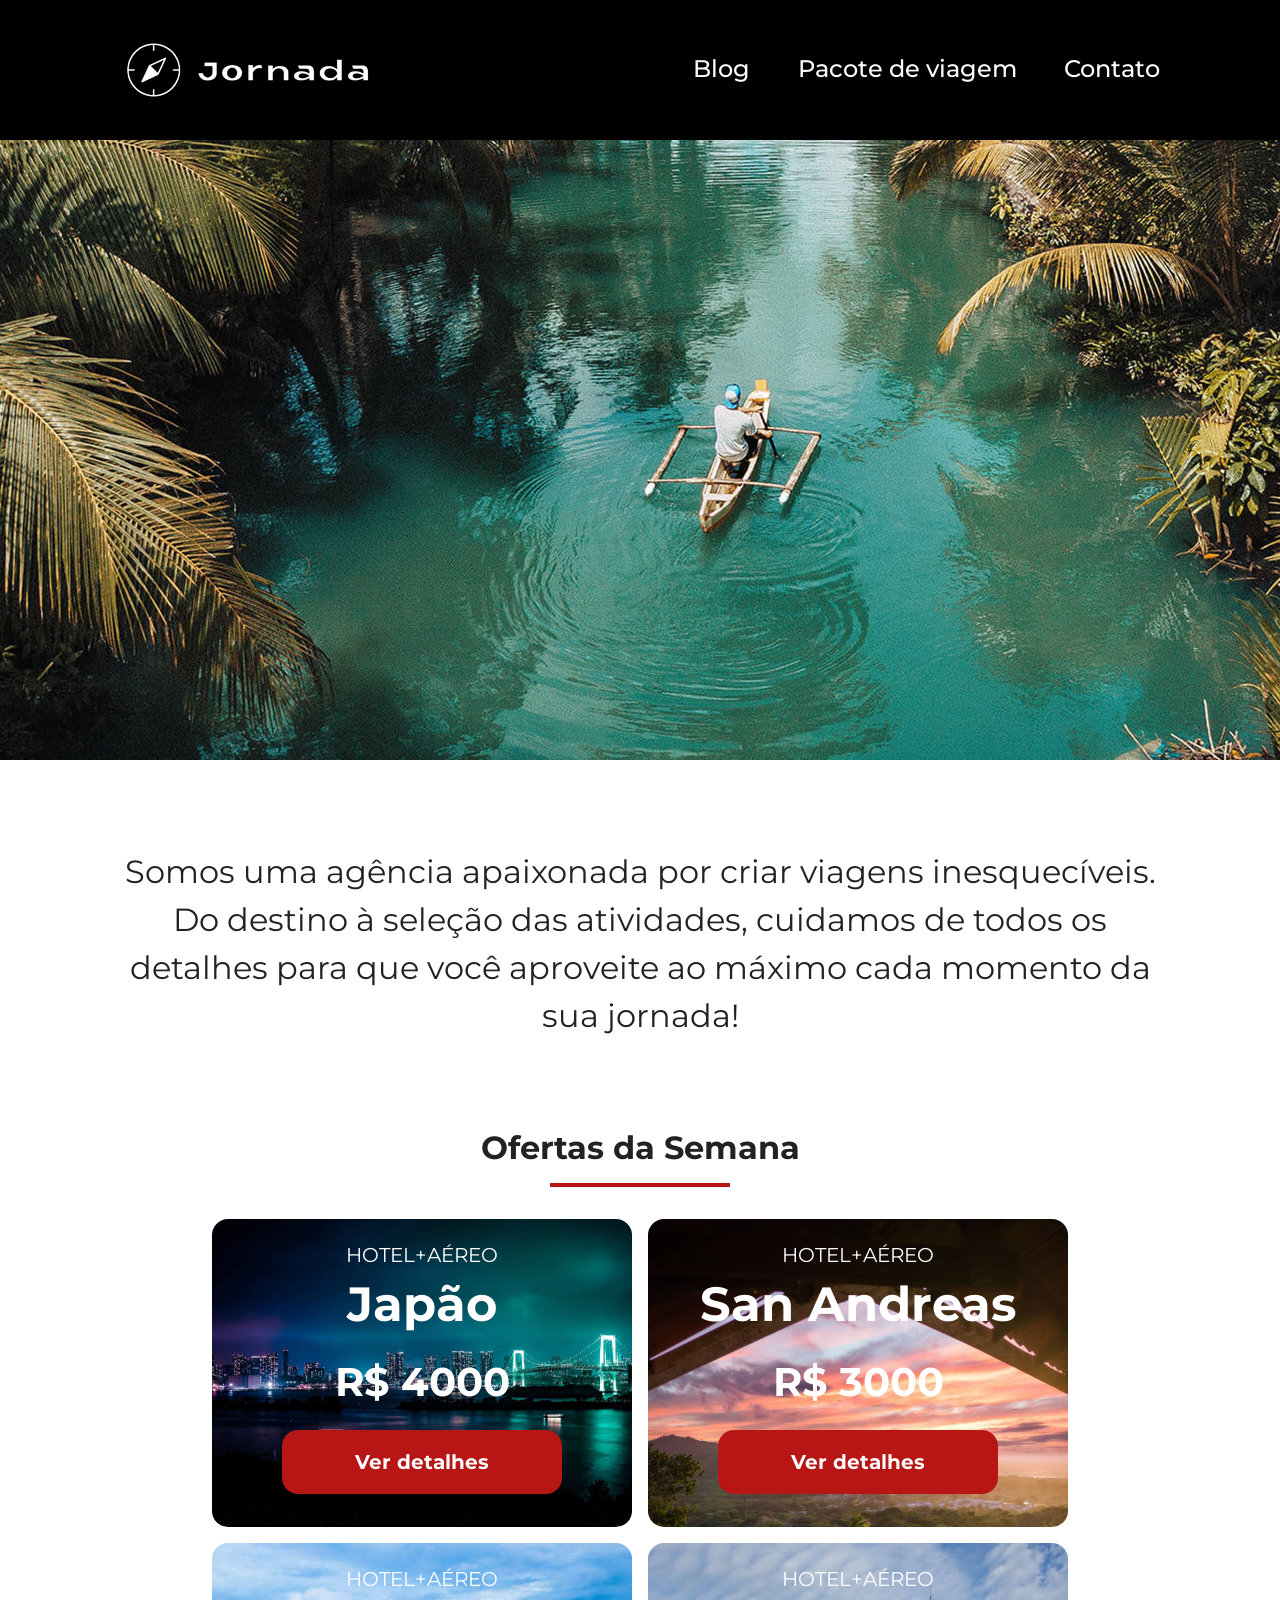
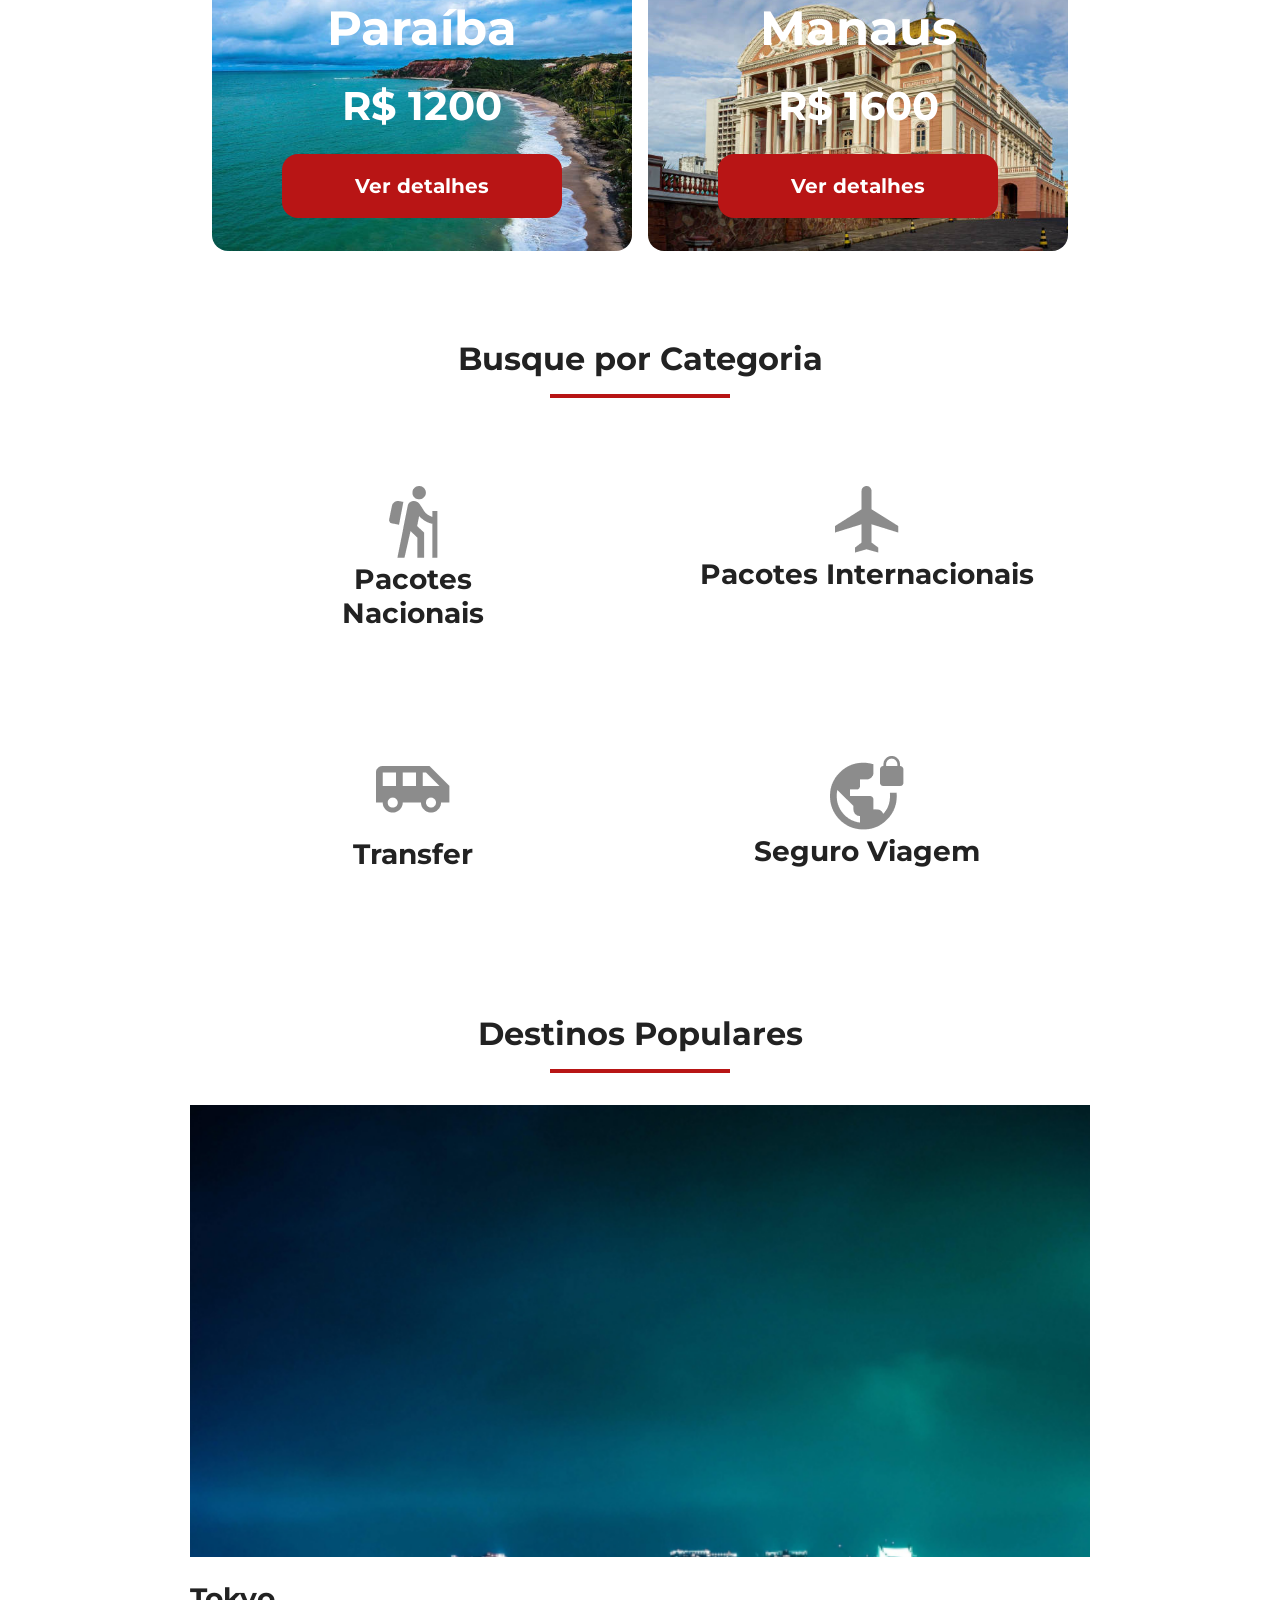
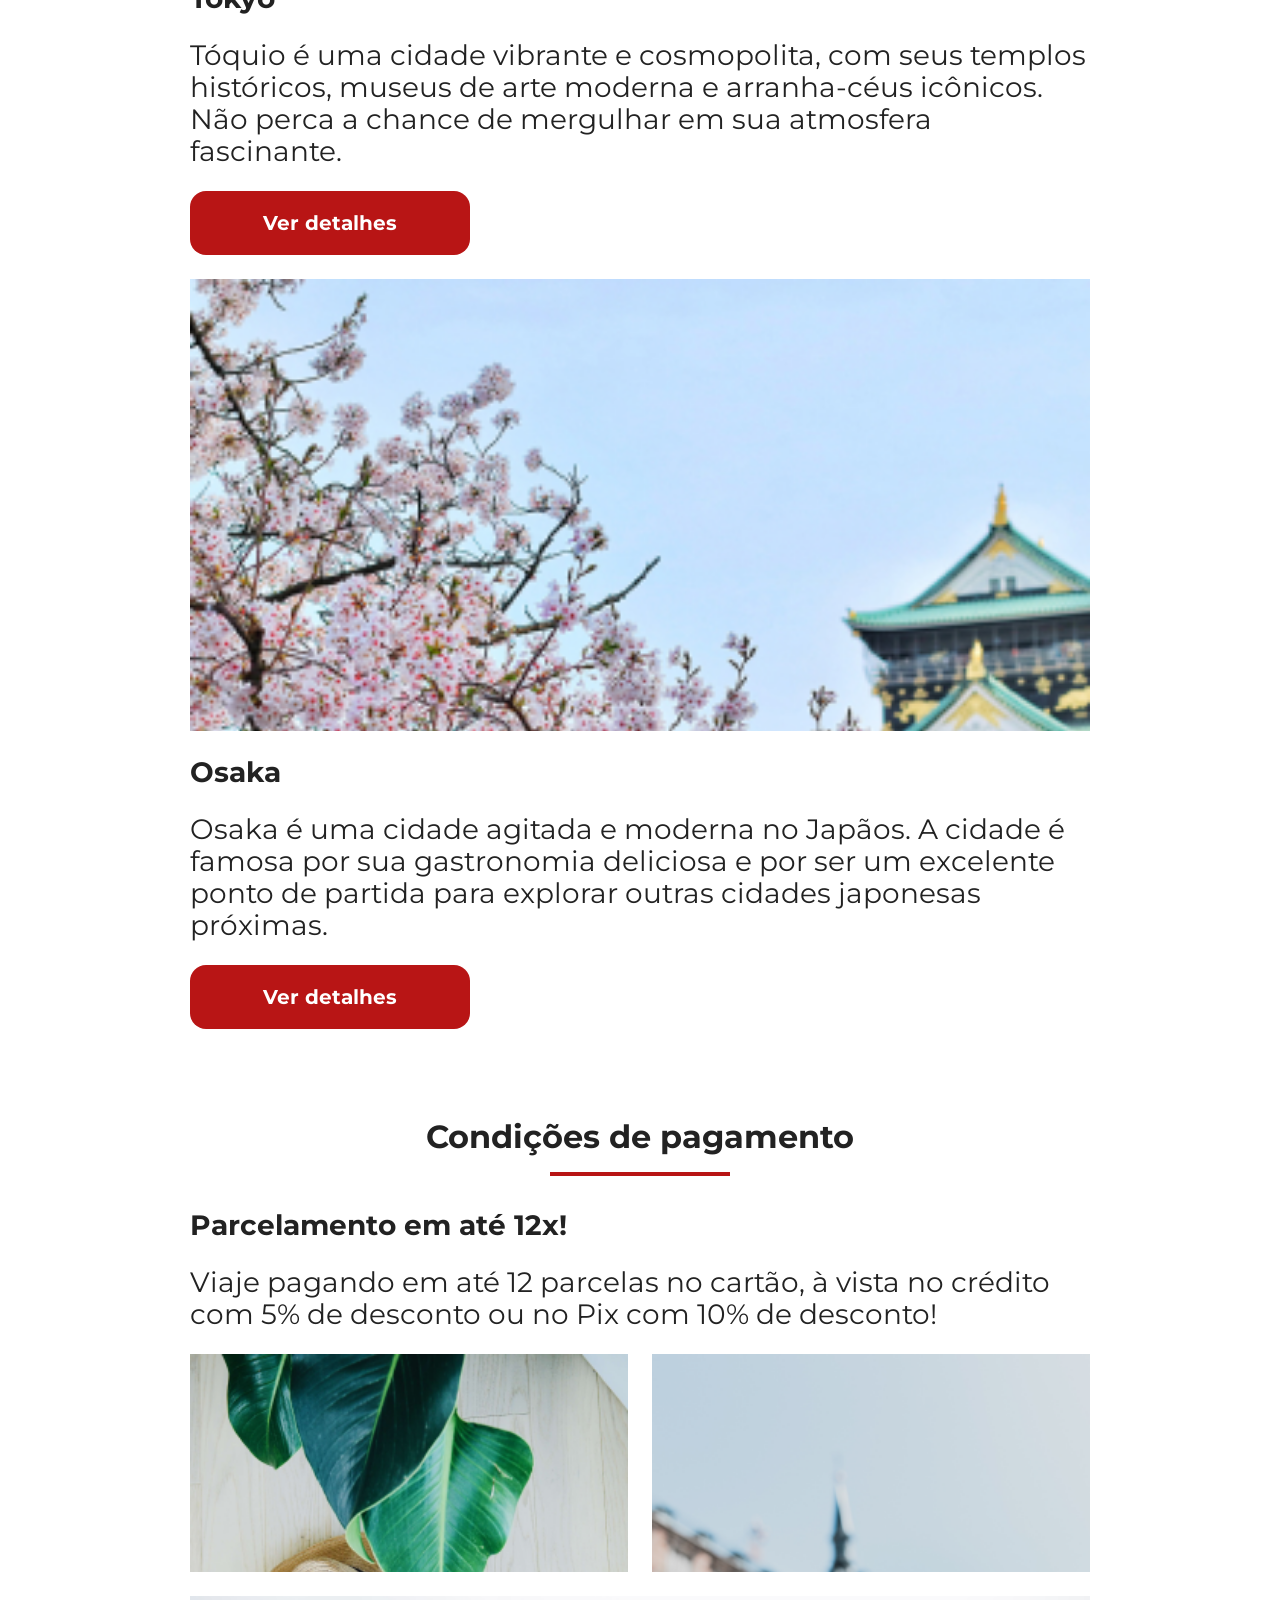
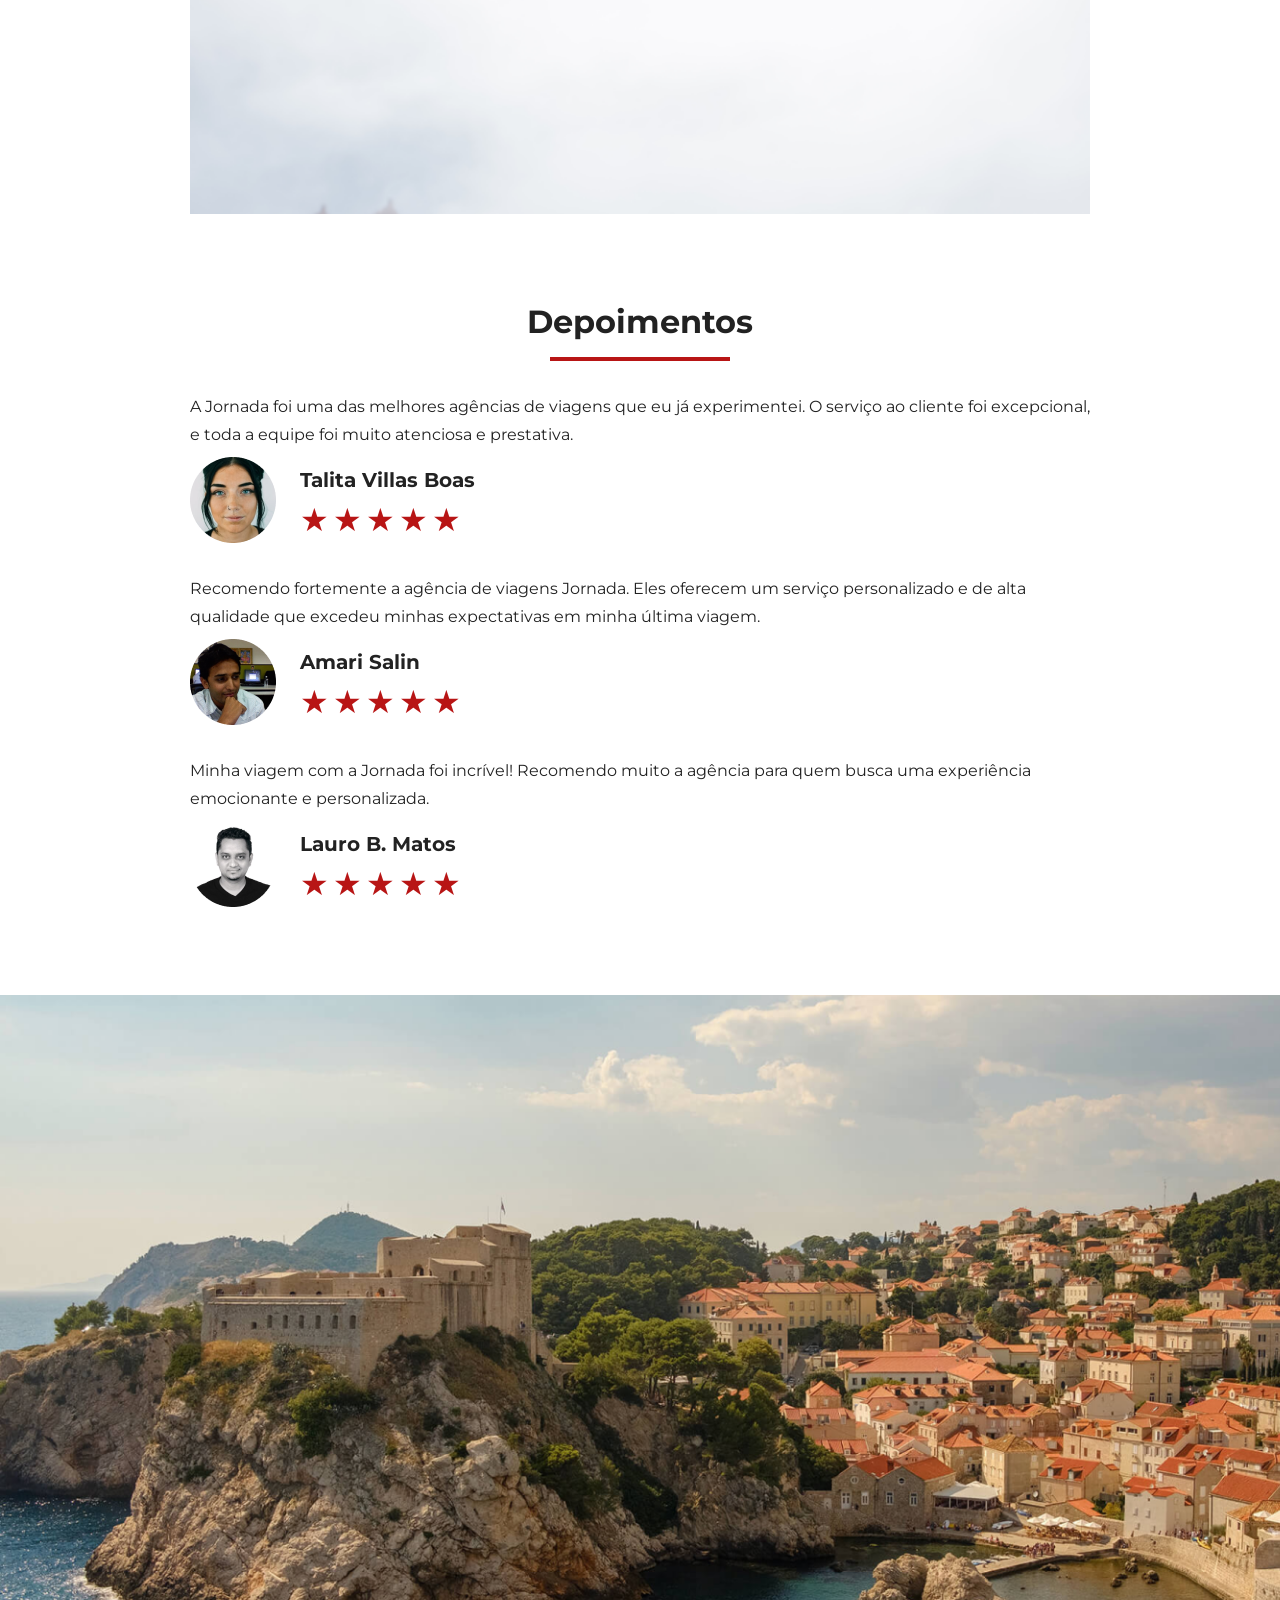
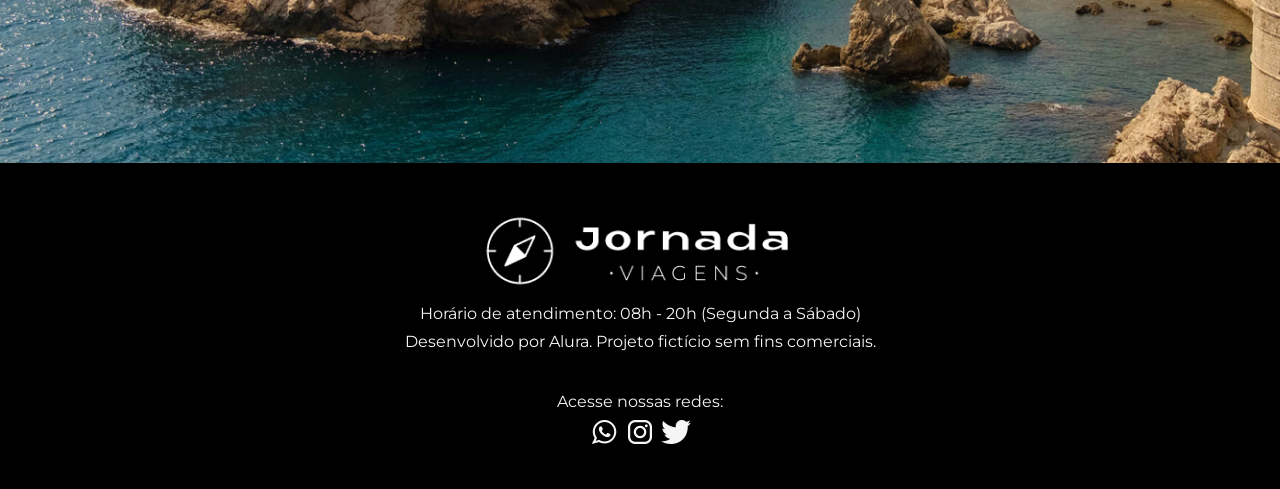
==== commit 38cdb8d8: "finalizando o desafio de criar o footer sem auxilio do instrutor" ====
--- a/index.html
+++ b/index.html
@@ -328,8 +328,15 @@
     </section>
     <footer class="footer">
       <div class="footer-container">
-        <div class="text-container"></div>
+        <div class="text-container">
+          <img src="img/logo-footer.png" alt="Logo da Jornada viagens" />
+          <p class="text-footer">
+            Horário de atendimento: 08h - 20h (Segunda a Sábado) <br />
+            Desenvolvido por Alura. Projeto fictício sem fins comerciais.
+          </p>
+        </div>
         <div class="footer-redes">
+          <p class="footer-text-redes">Acesse nossas redes:</p>
           <img
             src="img/logo-whatsapp-footer.png"
             alt="Logo do whatsapp da cor branca"
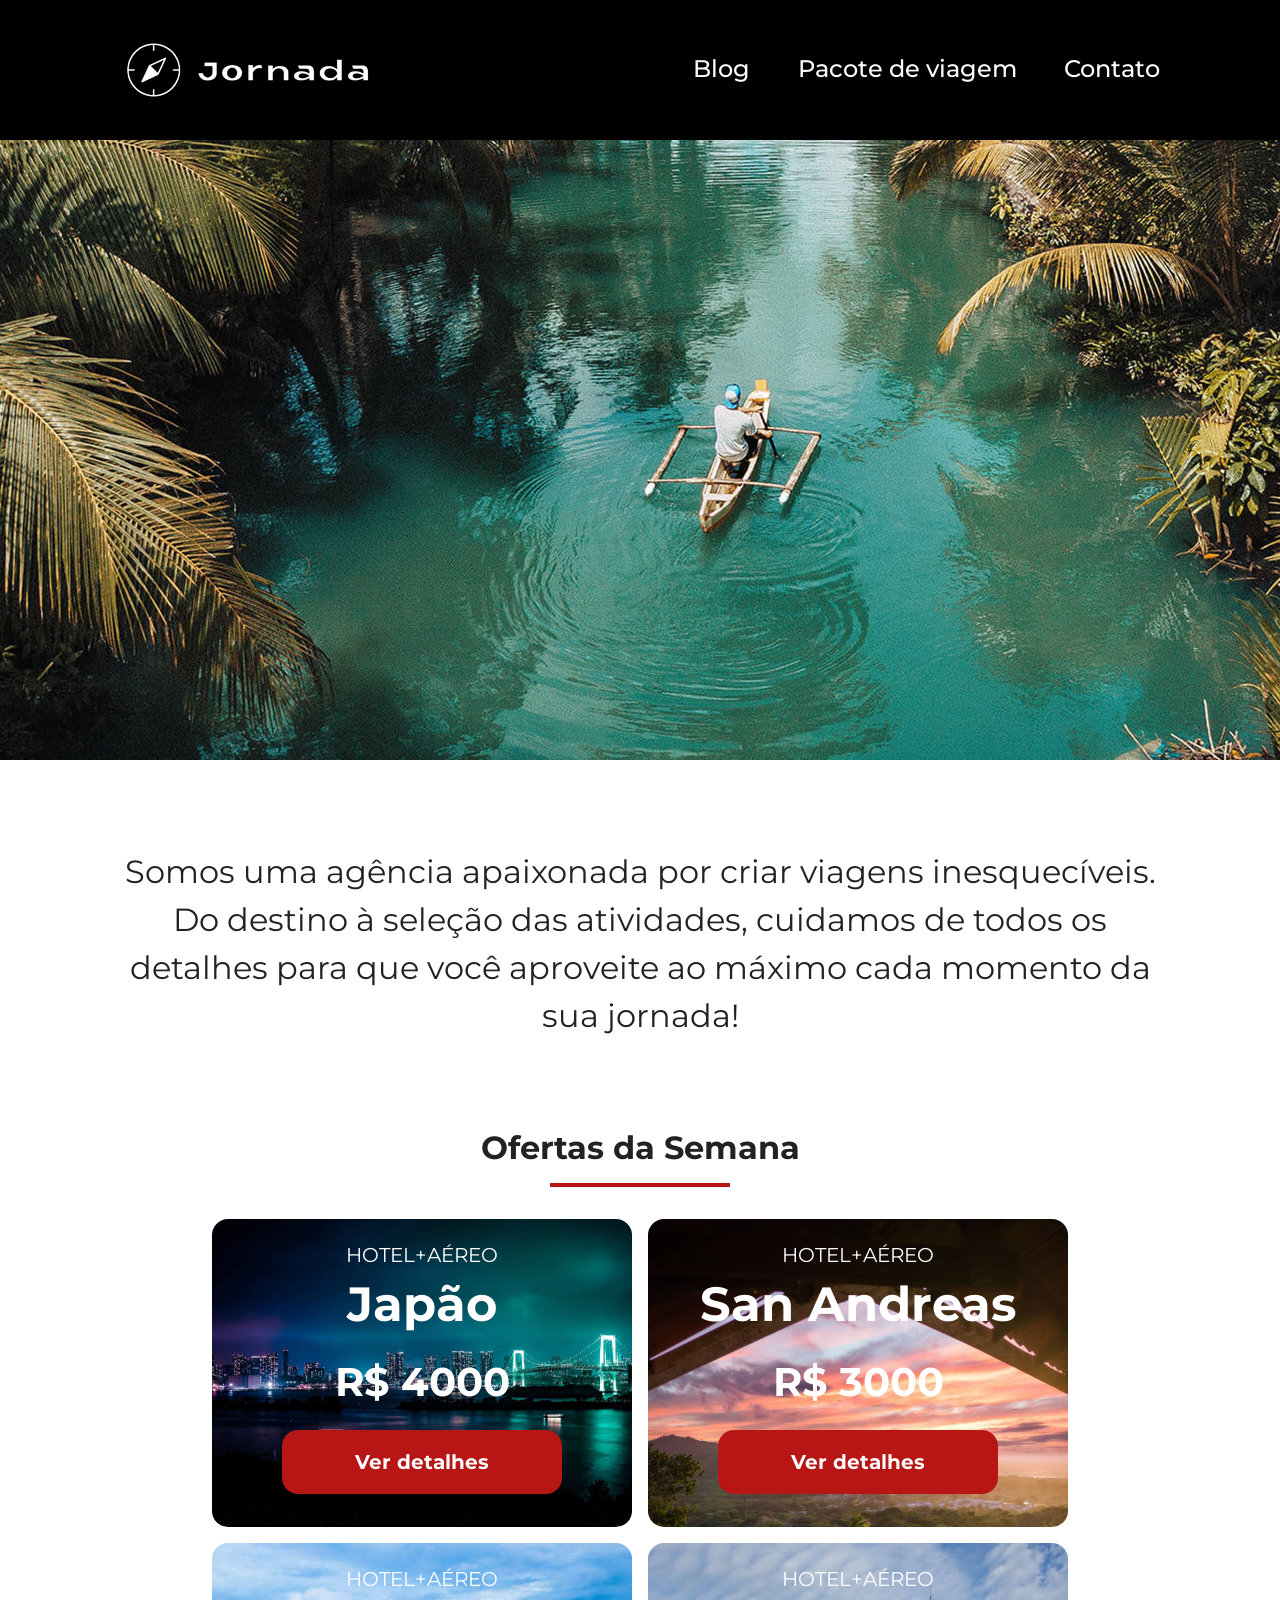
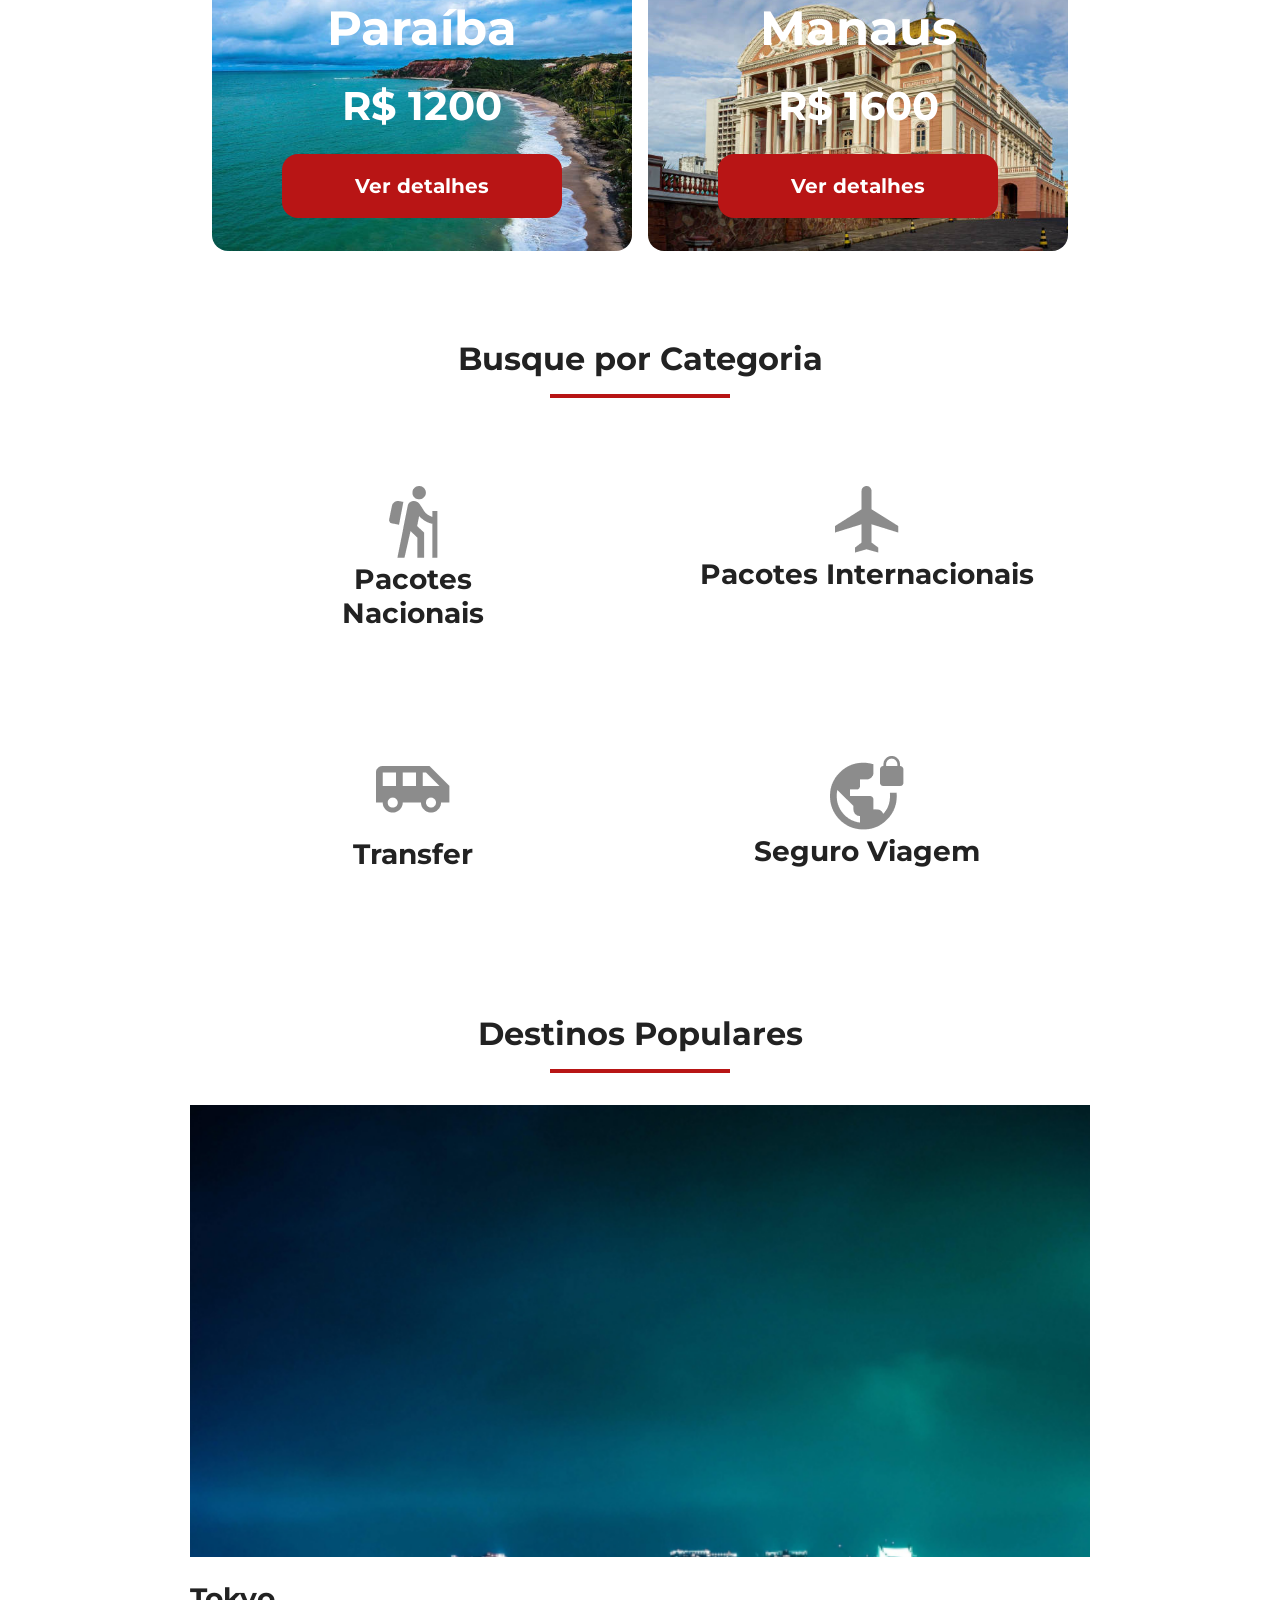
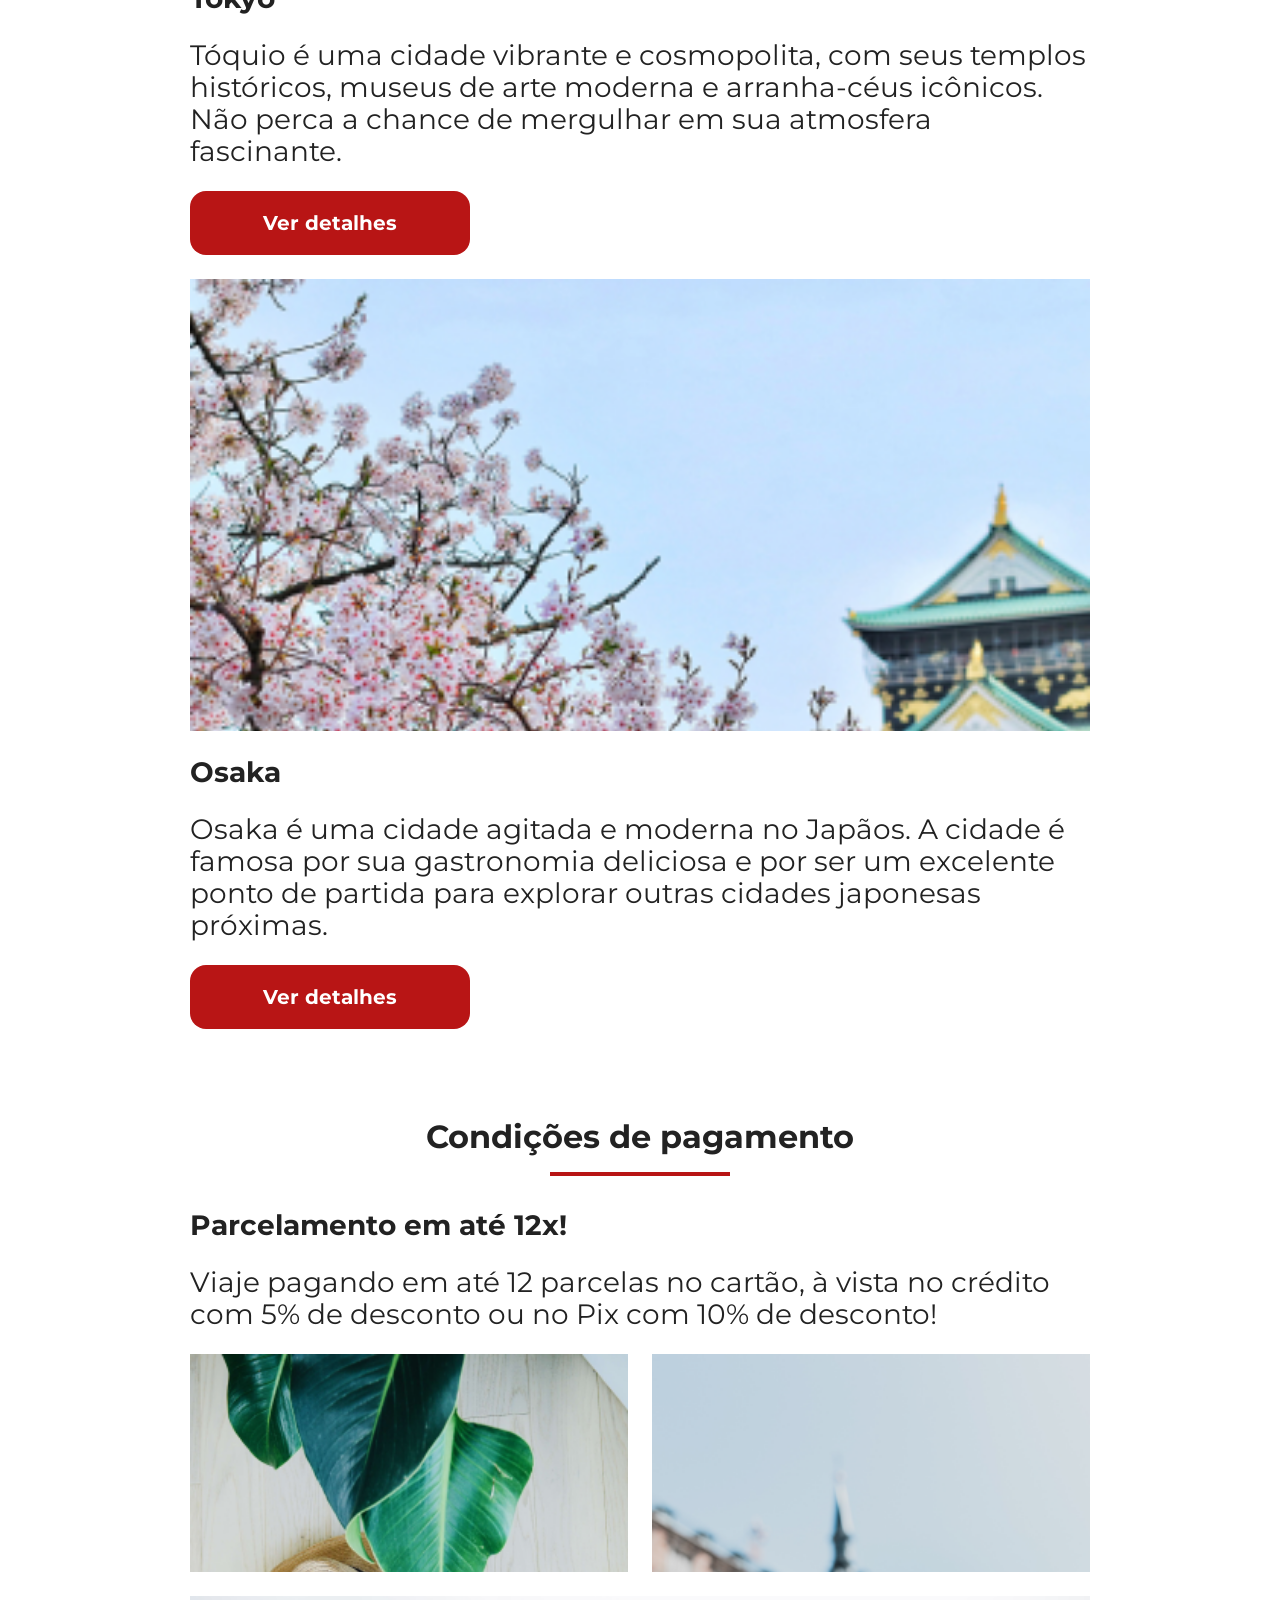
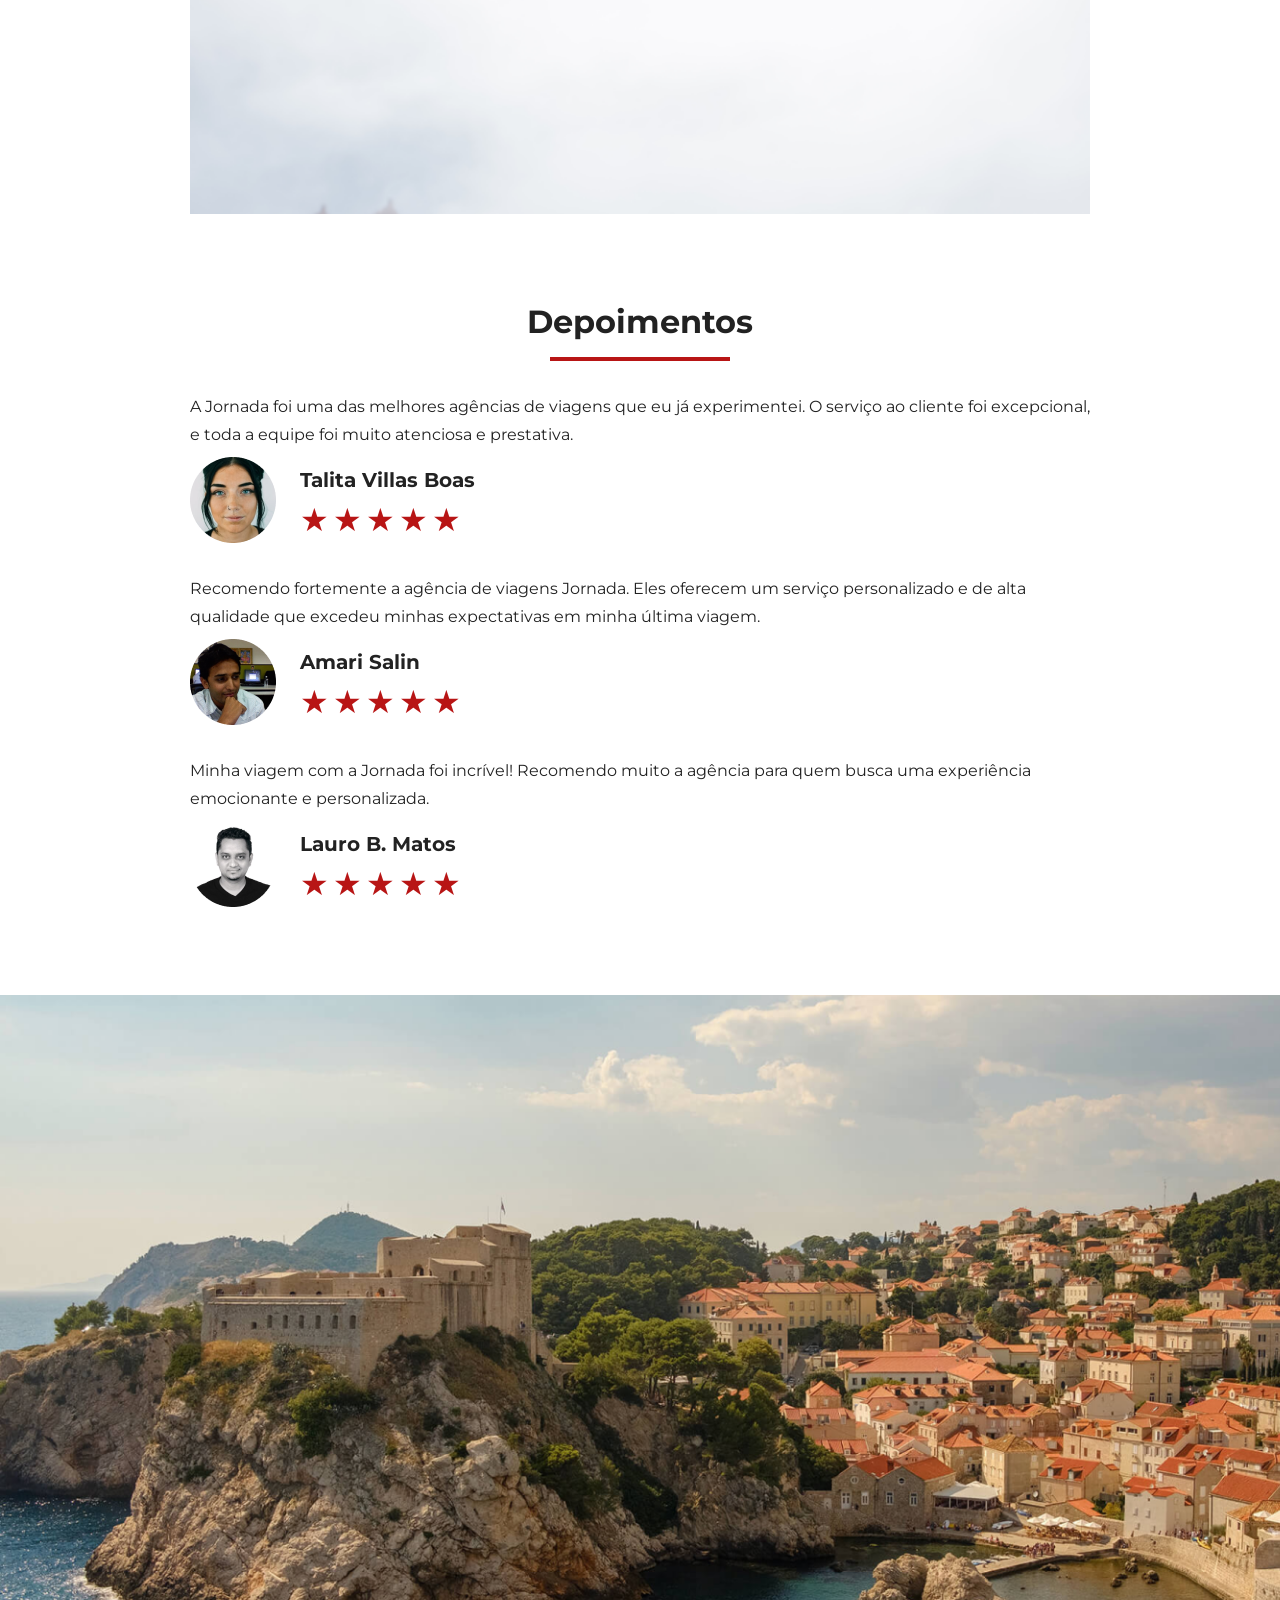
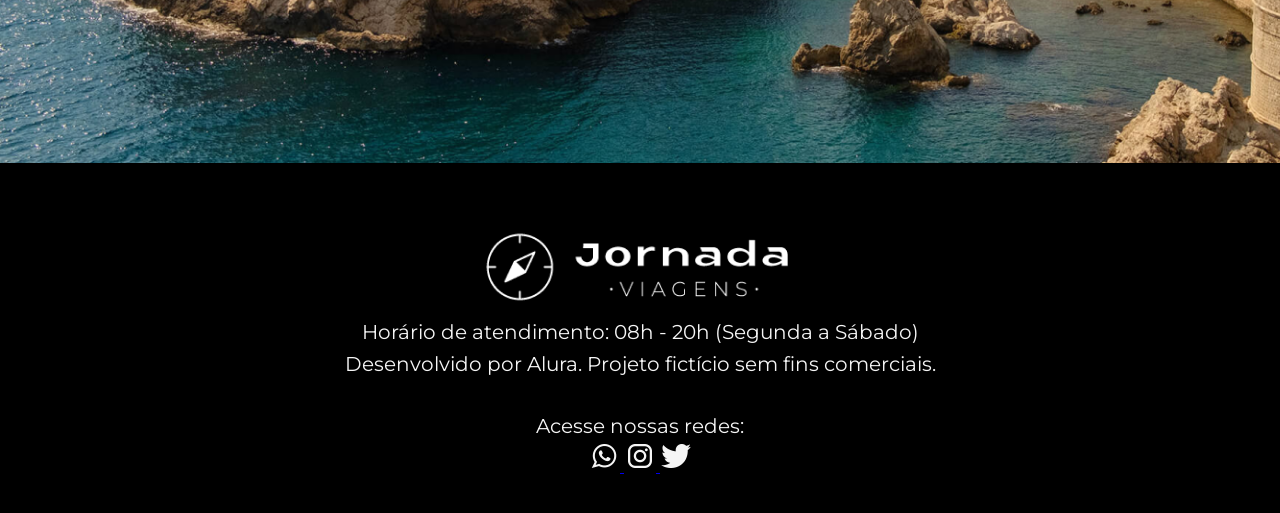
==== commit d85ec05c: "acrescentando a ancora nos itens das redes sociais e corrigindo tamanho de font e espaçamentos" ====
--- a/index.html
+++ b/index.html
@@ -337,21 +337,35 @@
         </div>
         <div class="footer-redes">
           <p class="footer-text-redes">Acesse nossas redes:</p>
-          <img
-            src="img/logo-whatsapp-footer.png"
-            alt="Logo do whatsapp da cor branca"
-            class="footer-img"
-          />
-          <img
-            src="img/logo-instagram-footer.png"
-            alt="Logo do instagram da cor branca"
-            class="footer-img"
-          />
-          <img
-            src="img/logo-twitter-footer.png"
-            alt="Logo do twitter da cor branca"
-            class="footer-img"
-          />
+          <a href="#" target="_blank" title="Entre em contato via whatsapp">
+            <img
+              src="img/logo-whatsapp-footer.png"
+              alt="Logo do whatsapp da cor branca"
+              class="footer-img"
+            />
+          </a>
+          <a
+            href="#"
+            target="_blank"
+            title="Acesse o Instagram do Jornada Viagens"
+          >
+            <img
+              src="img/logo-instagram-footer.png"
+              alt="Logo do instagram da cor branca"
+              class="footer-img"
+            />
+          </a>
+          <a
+            href="#"
+            target="_blank"
+            title="Acesse o Twitter do Jornada Viagens"
+          >
+            <img
+              src="img/logo-twitter-footer.png"
+              alt="Logo do twitter da cor branca"
+              class="footer-img"
+            />
+          </a>
         </div>
       </div>
     </footer>
